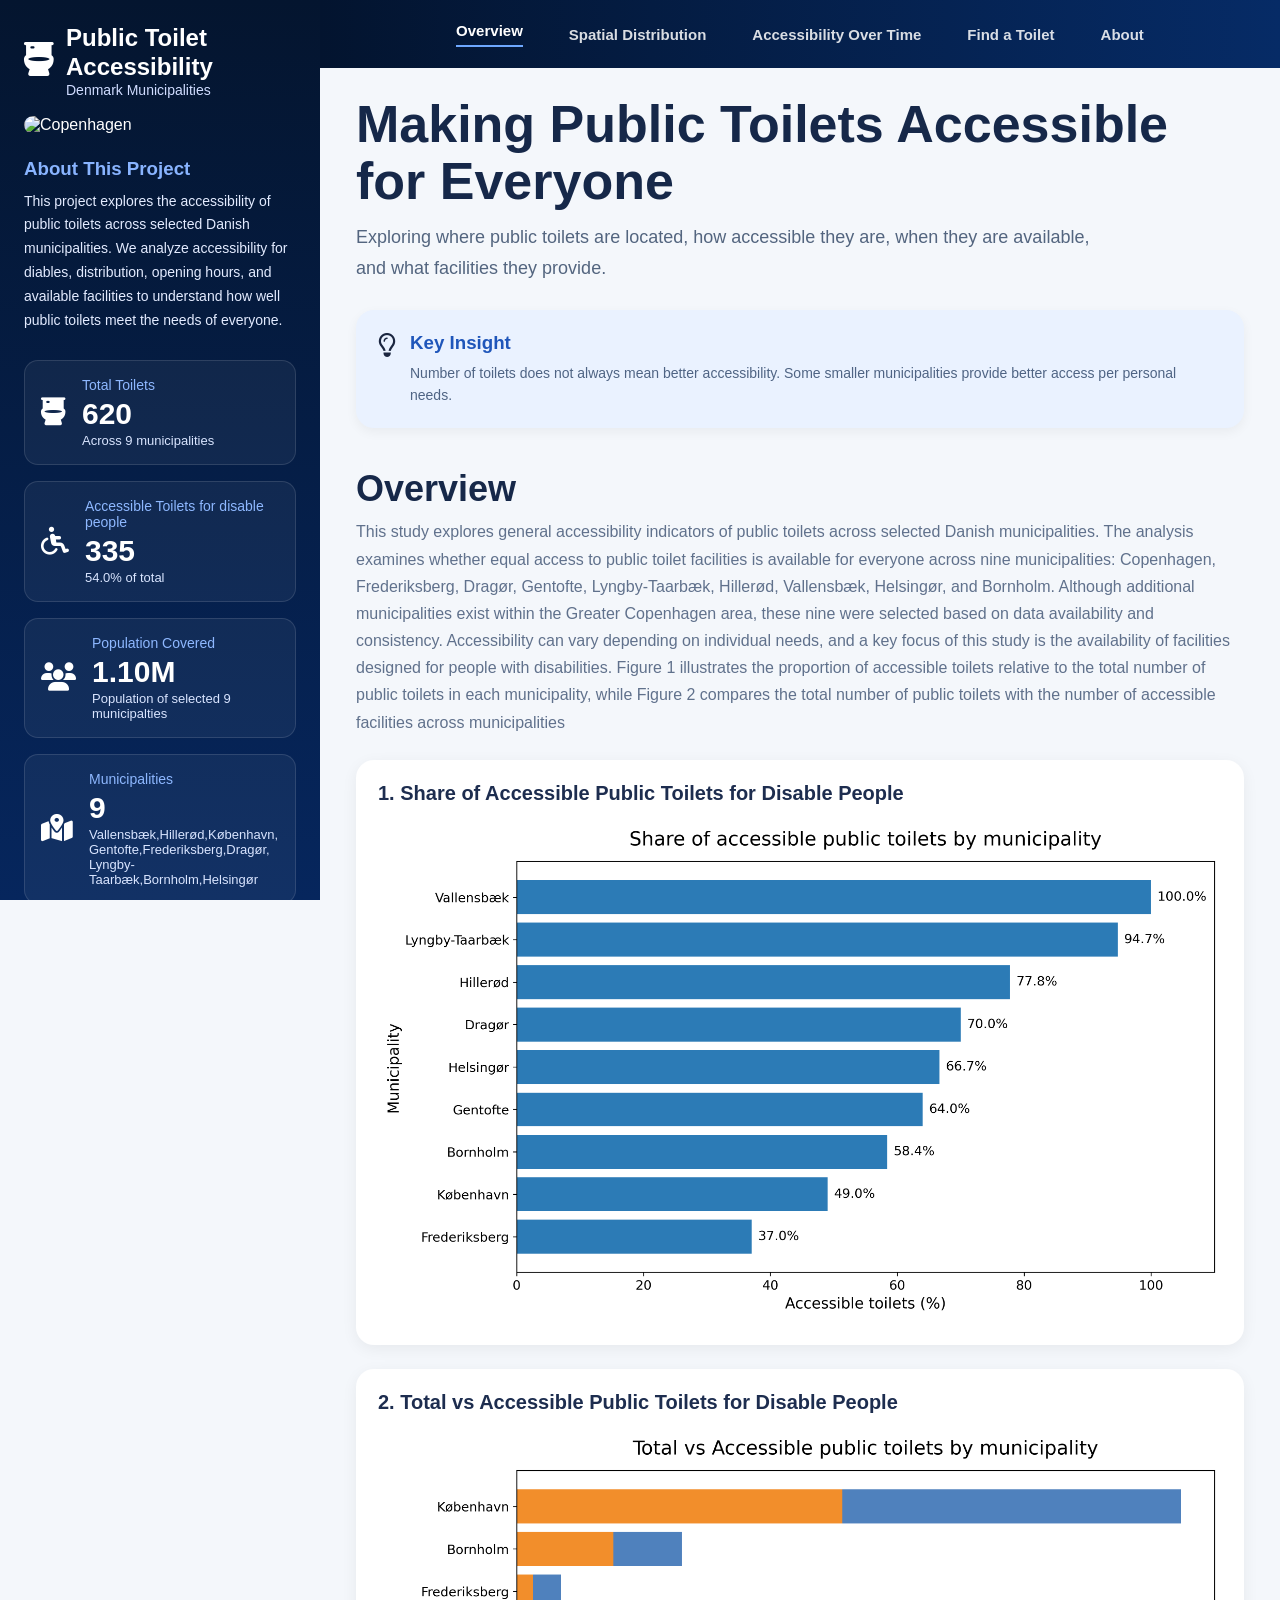
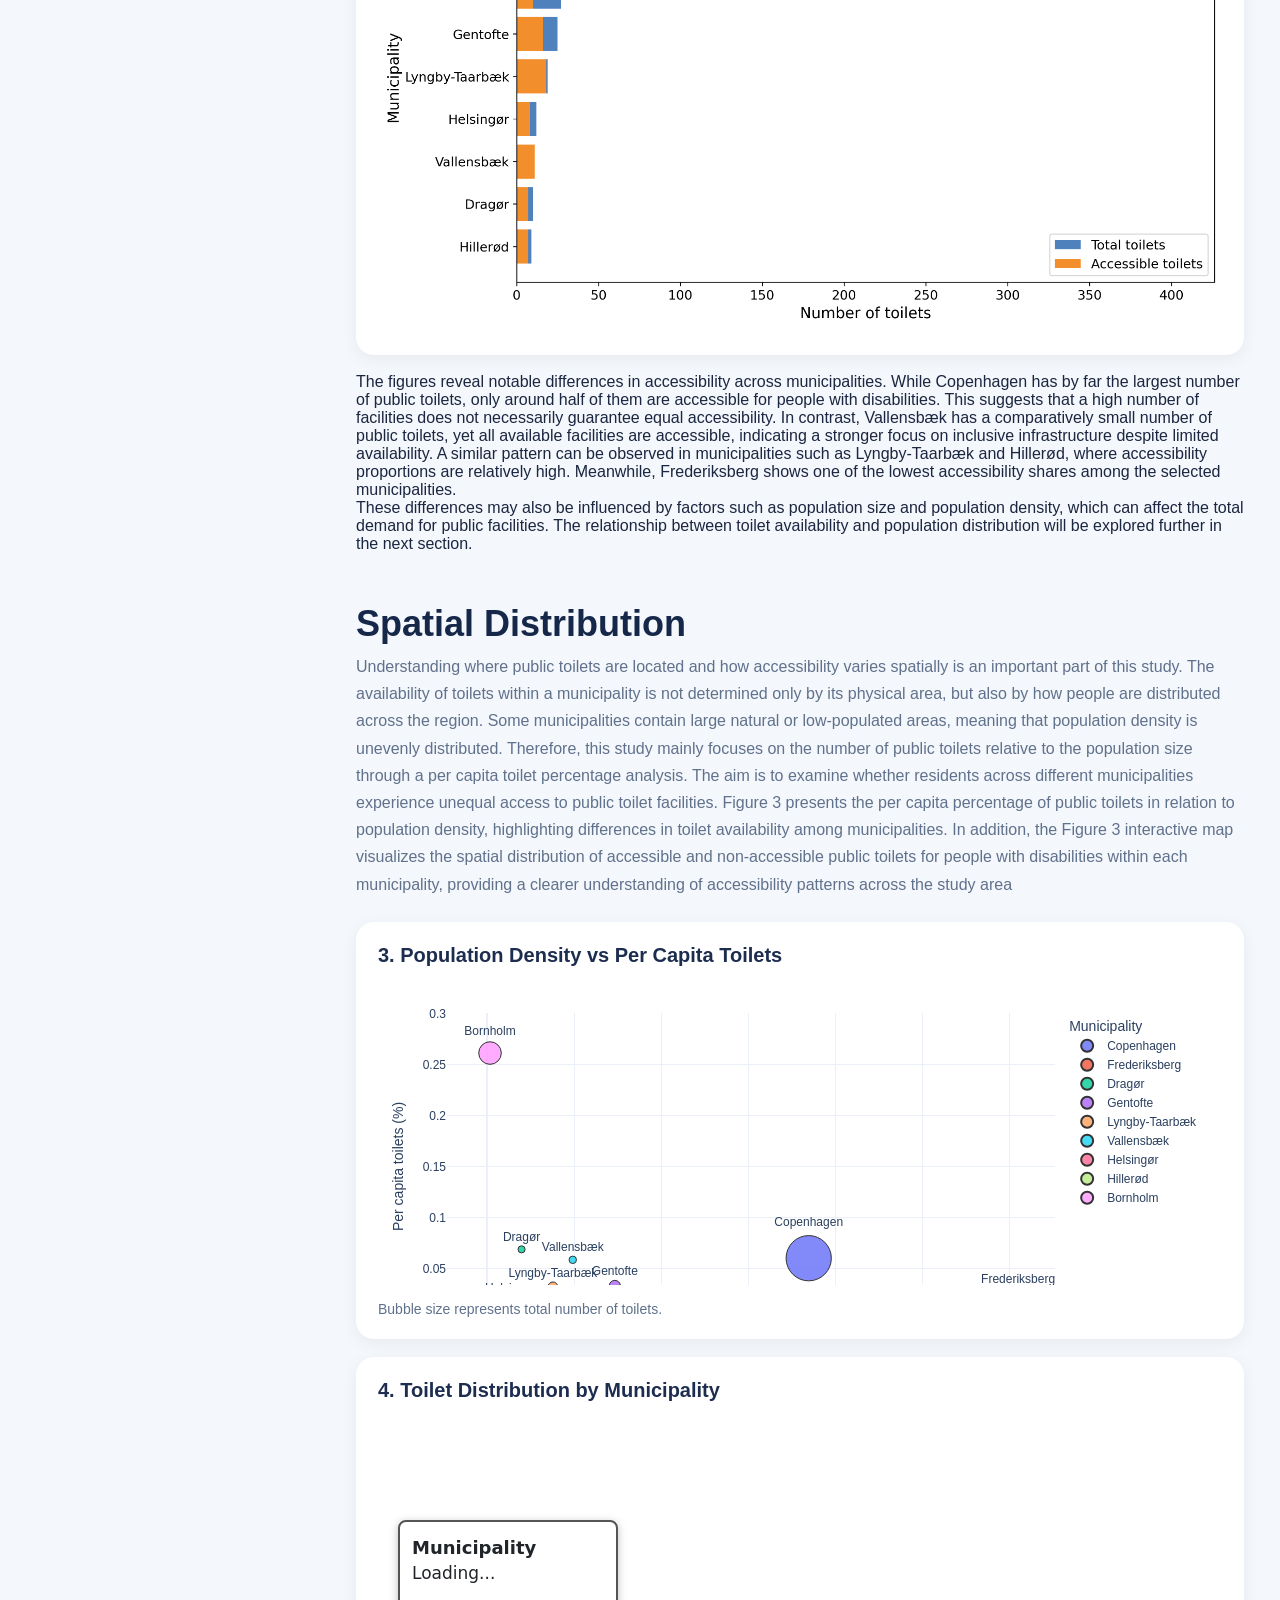
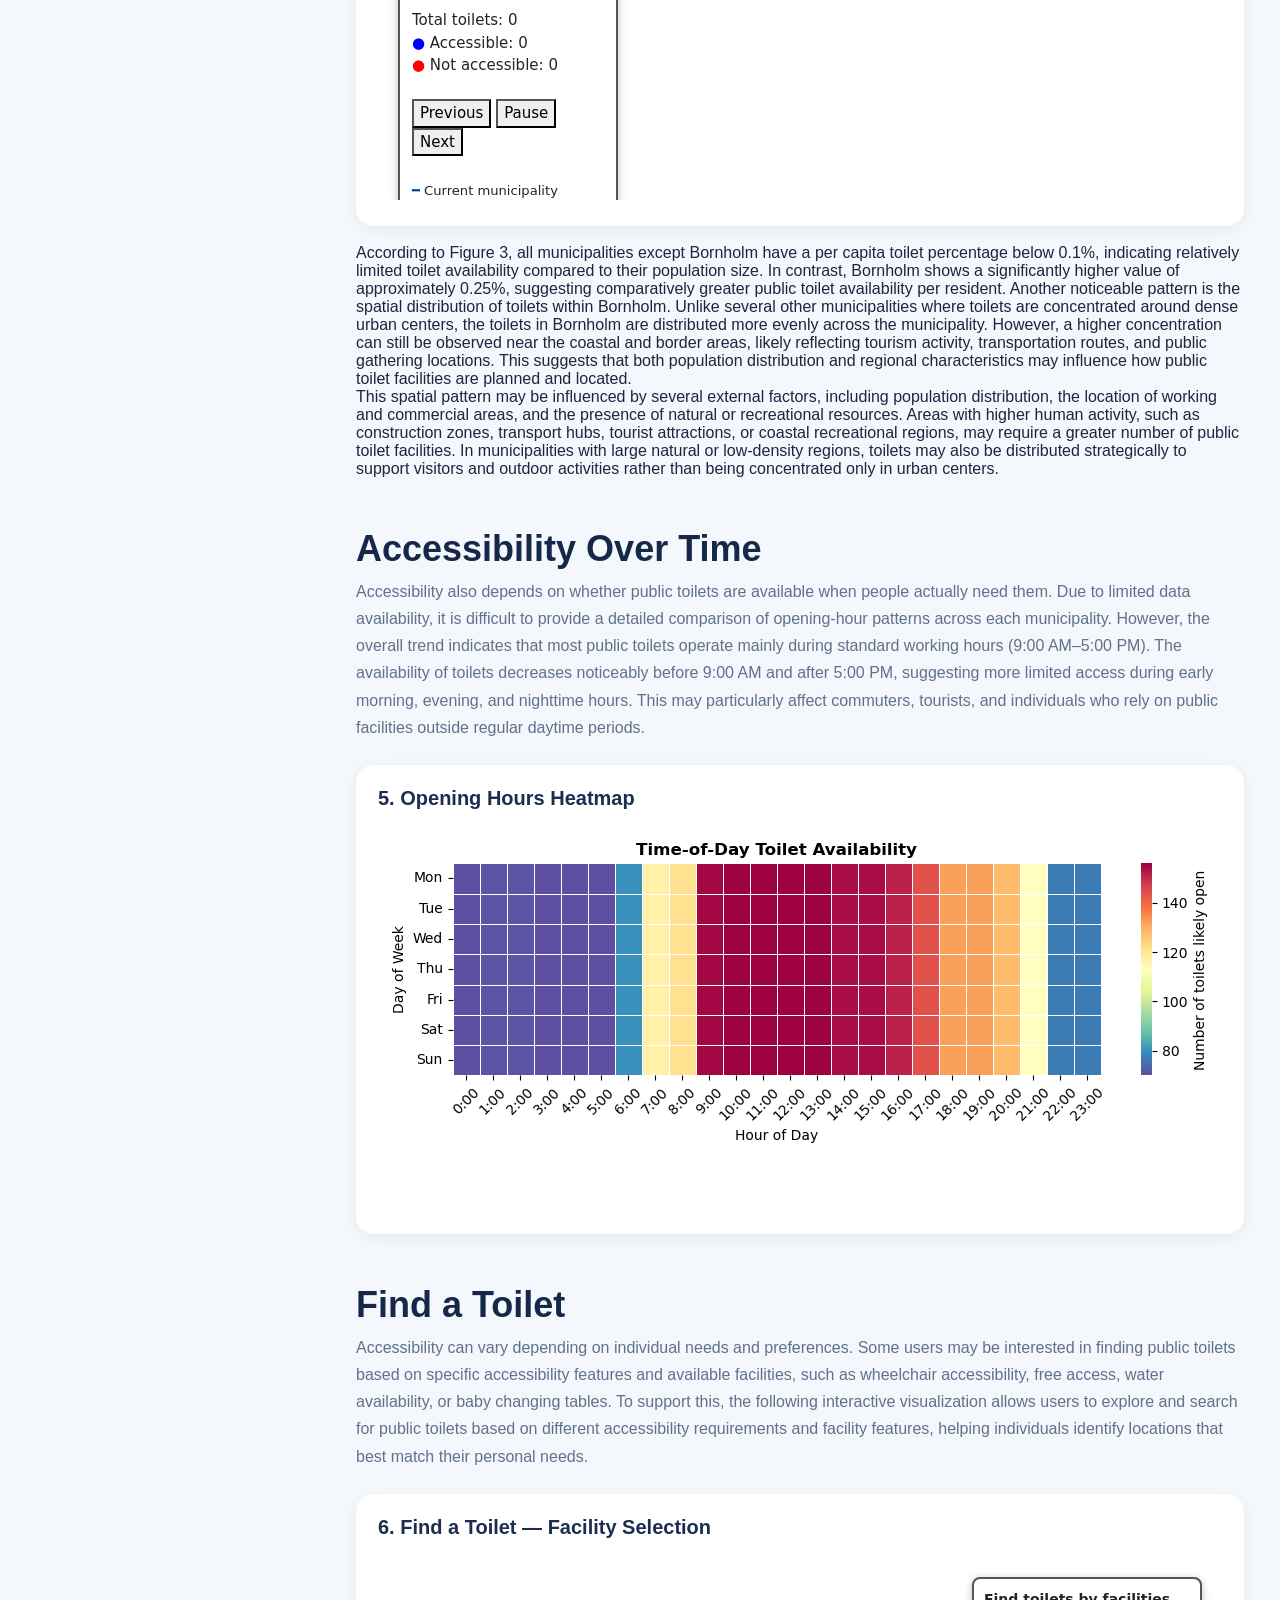
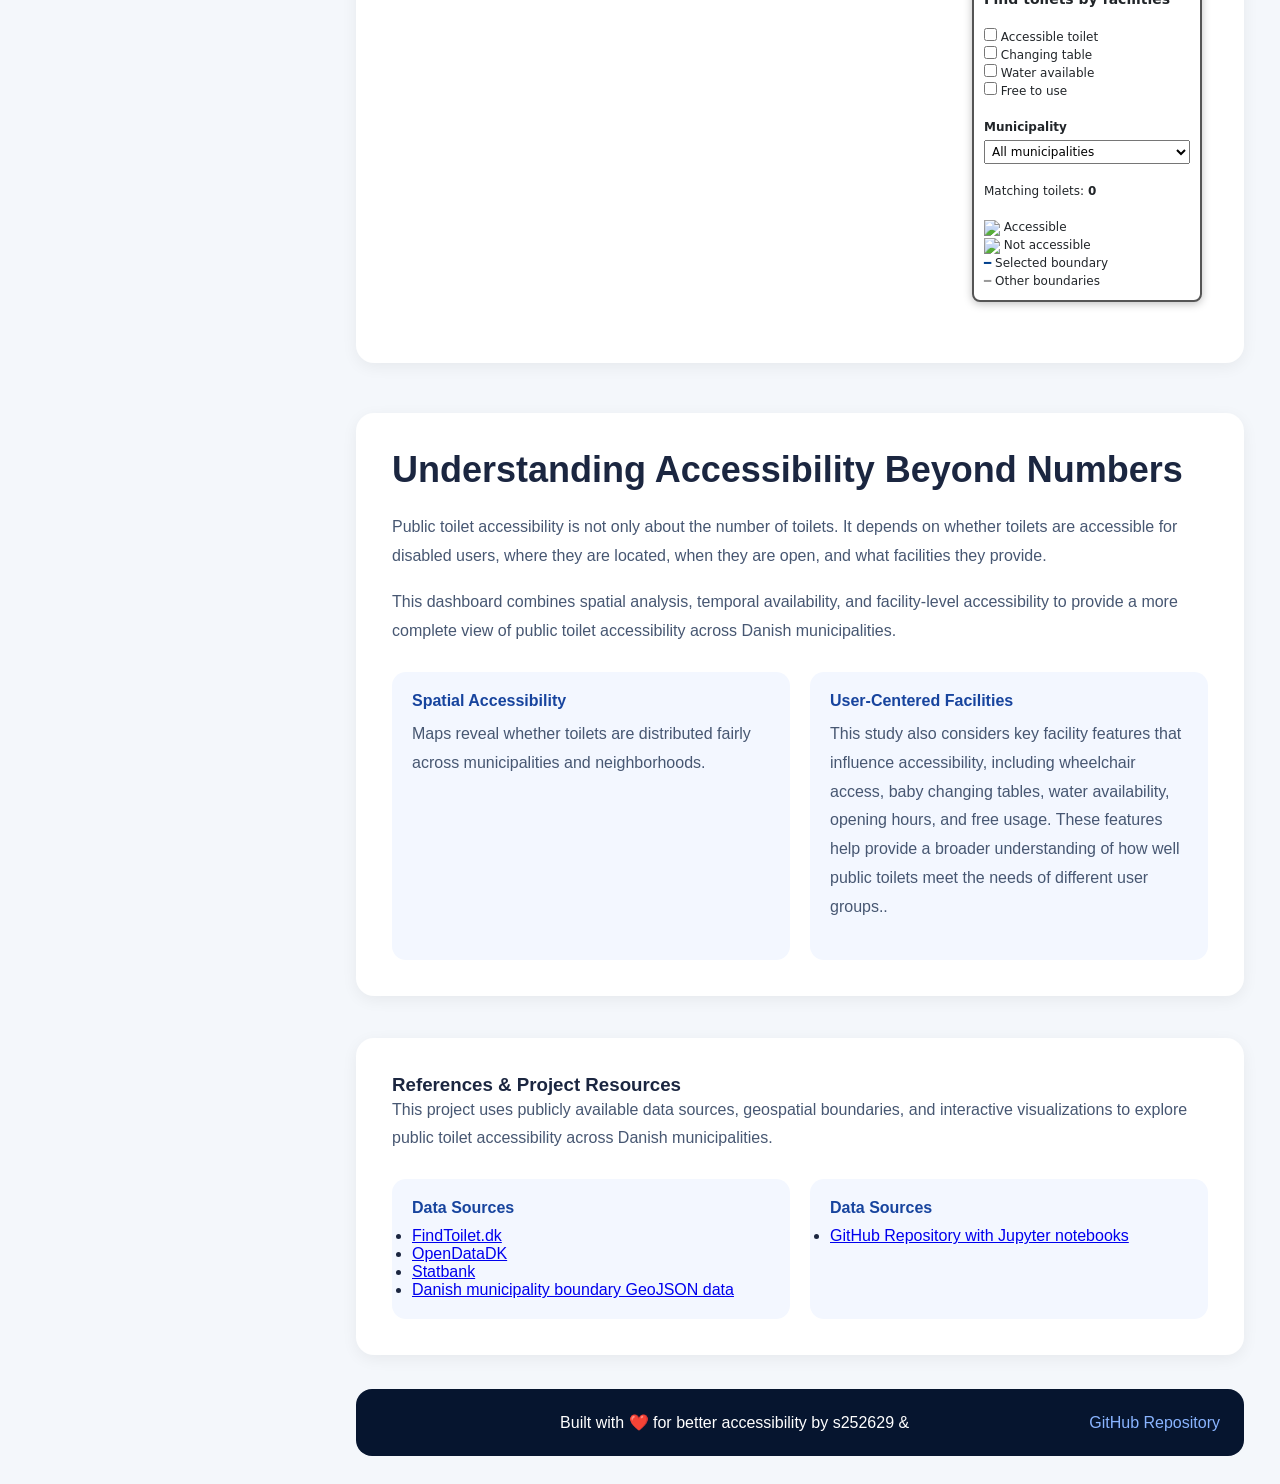
==== index.html @ 7d30197e "Remove theme button from header Removed theme button for light/dark mode toggle." ====
<!DOCTYPE html>
<html lang="en">

<head>

  <meta charset="UTF-8" />

  <meta
    name="viewport"
    content="width=device-width, initial-scale=1.0"
  />

  <title>
    Public Toilet Accessibility Dashboard
  </title>

  <link rel="stylesheet" href="style.css" />

  <link
    rel="stylesheet"
    href="https://cdnjs.cloudflare.com/ajax/libs/font-awesome/6.5.1/css/all.min.css"
  />

</head>

<body>

  <!-- ================= SIDEBAR ================= -->

  <aside class="sidebar">

    <div class="brand">

      <div class="brand-icon">
        <i class="fa-solid fa-toilet"></i>
      </div>

      <div>

        <h1>Public Toilet Accessibility</h1>

        <p>Denmark Municipalities</p>

      </div>

    </div>

    <img
      src="https://images.unsplash.com/photo-1513622470522-26c3c8a854bc?q=80&w=1200&auto=format&fit=crop"
      alt="Copenhagen"
      class="sidebar-image"
    />

        
    <!-- ABOUT -->

    <div class="about-box">

      <h3>About This Project</h3>

      <p>
        This project explores the accessibility of public toilets across selected
        Danish municipalities. We analyze accessibility for diables, distribution,
        opening hours, and available facilities to understand how well
        public toilets meet the needs of everyone.
      </p>

    </div>

    <!-- STATS -->

    <div class="stat-card">

      <div class="stat-icon">
        <i class="fa-solid fa-toilet"></i>
      </div>

      <div>

        <span>Total Toilets</span>

        <strong>620</strong>

        <p>Across 9 municipalities</p>

      </div>

    </div>

    <div class="stat-card">

      <div class="stat-icon">
        <i class="fa-solid fa-wheelchair"></i>
      </div>

      <div>

        <span>Accessible Toilets for disable people</span>

        <strong>335</strong>

        <p>54.0% of total</p>

      </div>

    </div>

    <div class="stat-card">

      <div class="stat-icon">
        <i class="fa-solid fa-users"></i>
      </div>

      <div>

        <span>Population Covered</span>

        <strong>1.10M</strong>

        <p>Population of selected 9 municipalties</p>

      </div>

    </div>

    <div class="stat-card">

      <div class="stat-icon">
        <i class="fa-solid fa-map-location-dot"></i>
      </div>

      <div>

        <span>Municipalities</span>

        <strong>9</strong>

        <p>Vallensbæk,Hillerød,København,
          Gentofte,Frederiksberg,Dragør,
          Lyngby-Taarbæk,Bornholm,Helsingør</p>

      </div>

    </div>

    <div class="update-note">
      © Data updated: May 2025
    </div>

  </aside>

  <!-- ================= MAIN ================= -->

  <main class="main">

    <!-- ================= NAVBAR ================= -->

    <header class="top-header">

      <nav class="top-nav">

        <a href="#overview-section" class="nav-active">
          Overview
        </a>

        <a href="#spatial-section">
          Spatial Distribution
        </a>

        <a href="#time-section">
          Accessibility Over Time
        </a>

        <a href="#find-section">
          Find a Toilet
        </a>

        <a href="#about">
          About
        </a>

      </nav>

      
    </header>

    <!-- ================= CONTENT ================= -->

    <div class="content-wrapper">

      <!-- HERO -->

      <section class="hero-banner">

        <div class="hero-left">

          <h1>
            Making Public Toilets Accessible for Everyone
          </h1>

          <p>
            Exploring where public toilets are located,
            how accessible they are,
            when they are available,
            and what facilities they provide.
          </p>

        </div>

        <!-- INSIGHT CARD -->

        <div class="insight-card">

          <div class="insight-icon">
            <i class="fa-regular fa-lightbulb"></i>
          </div>

          <div>

            <h3>Key Insight</h3>

            <p>
              Number of toilets does not always mean
              better accessibility. Some smaller municipalities
              provide better access per personal needs.
            </p>

          </div>

        </div>

      </section>

      <!-- ================= OVERVIEW ================= -->

      <section
        id="overview-section"
        class="section-block"
      >

        <div class="section-heading">

          <h2>Overview</h2>

          <p>
            This study explores general accessibility indicators of public toilets across selected Danish municipalities. The analysis examines whether equal access to public toilet facilities is available for everyone across nine municipalities: Copenhagen, Frederiksberg, Dragør, Gentofte, Lyngby-Taarbæk, Hillerød, Vallensbæk, Helsingør, and Bornholm.

Although additional municipalities exist within the Greater Copenhagen area, these nine were selected based on data availability and consistency. Accessibility can vary depending on individual needs, and a key focus of this study is the availability of facilities designed for people with disabilities.

Figure 1 illustrates the proportion of accessible toilets relative to the total number of public toilets in each municipality, while Figure 2 compares the total number of public toilets with the number of accessible facilities across municipalities          
          </p>

        </div>

        <div class="dashboard-grid">

          <!-- FIGURE 1 -->

          <div class="card">

            <h3>
              1. Share of Accessible Public Toilets for Disable People
            </h3>

            <img
              src="accessible_share.png"
              alt="Accessible share"
              class="chart-img"
            />

          </div>

          <!-- FIGURE 2 -->

          <div class="card">

            <h3>
              2. Total vs Accessible Public Toilets for Disable People
            </h3>

            <img
              src="total_vs_accessible.png"
              alt="Total vs accessible"
              class="chart-img"
            />

          </div>

        </div>

          <br>
          <p>
            The figures reveal notable differences in accessibility across municipalities. While Copenhagen has by far the largest number of public toilets, only around half of them are accessible for people with disabilities. This suggests that a high number of facilities does not necessarily guarantee equal accessibility. In contrast, Vallensbæk has a comparatively small number of public toilets, yet all available facilities are accessible, indicating a stronger focus on inclusive infrastructure despite limited availability.

A similar pattern can be observed in municipalities such as Lyngby-Taarbæk and Hillerød, where accessibility proportions are relatively high. Meanwhile, Frederiksberg shows one of the lowest accessibility shares among the selected municipalities.
<br>
These differences may also be influenced by factors such as population size and population density, which can affect the total demand for public facilities. The relationship between toilet availability and population distribution will be explored further in the next section.          </p>

      </section>

<!-- ================= SPATIAL DISTRIBUTION ================= -->

<section
  id="spatial-section"
  class="section-block"
>

  <div class="section-heading">

    <h2>Spatial Distribution</h2>

    <p>
     Understanding where public toilets are located and how accessibility varies spatially is an important part of this study. The availability of toilets within a municipality is not determined only by its physical area, but also by how people are distributed across the region. Some municipalities contain large natural or low-populated areas, meaning that population density is unevenly distributed. Therefore, this study mainly focuses on the number of public toilets relative to the population size through a per capita toilet percentage analysis.

The aim is to examine whether residents across different municipalities experience unequal access to public toilet facilities. Figure 3 presents the per capita percentage of public toilets in relation to population density, highlighting differences in toilet availability among municipalities. In addition, the Figure 3 interactive map visualizes the spatial distribution of accessible and non-accessible public toilets for people with disabilities within each municipality, providing a clearer understanding of accessibility patterns across the study area
    </p>

  </div>

  <!-- FIGURE 3 -->

  <div class="card spatial-card">

    <h3>
      3. Population Density vs Per Capita Toilets
    </h3>

  <iframe
    src="scatter_plot.html"
    class="plot-frame scatter-frame"
  ></iframe>

    <p class="caption">
      Bubble size represents total number of toilets.
    </p>

  </div>
  <br>
  <!-- FIGURE 4 -->

  <div class="card spatial-card">

    <h3>
      4. Toilet Distribution by Municipality
    </h3>

    <iframe
      src="toilet_distribution_map.html"
      class="plot-frame map-frame"
    ></iframe>

  </div>
  <br>
  <p>According to Figure 3, all municipalities except Bornholm have a per capita toilet percentage below 0.1%, indicating relatively limited toilet availability compared to their population size. In contrast, Bornholm shows a significantly higher value of approximately 0.25%, suggesting comparatively greater public toilet availability per resident.

Another noticeable pattern is the spatial distribution of toilets within Bornholm. Unlike several other municipalities where toilets are concentrated around dense urban centers, the toilets in Bornholm are distributed more evenly across the municipality. However, a higher concentration can still be observed near the coastal and border areas, likely reflecting tourism activity, transportation routes, and public gathering locations. This suggests that both population distribution and regional characteristics may influence how public toilet facilities are planned and located.
  <br> 
  This spatial pattern may be influenced by several external factors, including population distribution, the location of working and commercial areas, and the presence of natural or recreational resources. Areas with higher human activity, such as construction zones, transport hubs, tourist attractions, or coastal recreational regions, may require a greater number of public toilet facilities. In municipalities with large natural or low-density regions, toilets may also be distributed strategically to support visitors and outdoor activities rather than being concentrated only in urban centers. </p>

</section>
      <!-- ================= ACCESSIBILITY OVER TIME ================= -->

      <section
        id="time-section"
        class="section-block"
      >

        <div class="section-heading">

          <h2>Accessibility Over Time</h2>

          <p>
            Accessibility also depends on whether public toilets are available when people actually need them. Due to limited data availability, it is difficult to provide a detailed comparison of opening-hour patterns across each municipality. However, the overall trend indicates that most public toilets operate mainly during standard working hours (9:00 AM–5:00 PM). The availability of toilets decreases noticeably before 9:00 AM and after 5:00 PM, suggesting more limited access during early morning, evening, and nighttime hours. This may particularly affect commuters, tourists, and individuals who rely on public facilities outside regular daytime periods.
          </p>

        </div>

        <div class="single-grid">

          <div class="card">

            <h3>
              5. Opening Hours Heatmap
            </h3>

            <iframe
              src="opening hours heatmap.png"
              class="plot-frame"
            ></iframe>

          </div>

        </div>

      </section>

      <!-- ================= FIND A TOILET ================= -->

      <section
        id="find-section"
        class="section-block"
      >

        <div class="section-heading">

          <h2>Find a Toilet</h2>

          <p>
            Accessibility can vary depending on individual needs and preferences. Some users may be interested in finding public toilets based on specific accessibility features and available facilities, such as wheelchair accessibility, free access, water availability, or baby changing tables. To support this, the following interactive visualization allows users to explore and search for public toilets based on different accessibility requirements and facility features, helping individuals identify locations that best match their personal needs.
          </p>

        </div>

        <div class="single-grid">

          <div class="card">

            <h3>
              6. Find a Toilet — Facility Selection
            </h3>

            <iframe
              src="facility_filter_map.html"
              class="plot-frame map-frame"
            ></iframe>

          </div>

        </div>

      </section>

      <!-- ================= ABOUT SECTION ================= -->

      <section
        class="story-section"
        id="about"
      >

        <h2>
          Understanding Accessibility Beyond Numbers
        </h2>

        <p>
          Public toilet accessibility is not only about the number of toilets.
          It depends on whether toilets are accessible for disabled users,
          where they are located,
          when they are open,
          and what facilities they provide.
        </p>

        <p>
          This dashboard combines spatial analysis,
          temporal availability,
          and facility-level accessibility
          to provide a more complete view
          of public toilet accessibility across Danish municipalities.
        </p>

        <div class="story-cards">

          <div>

            <h4>Spatial Accessibility</h4>

            <p>
              Maps reveal whether toilets are distributed fairly across
              municipalities and neighborhoods.
            </p>

          </div>

          <div>

            <h4>User-Centered Facilities</h4>

            <p>
              This study also considers key facility features that influence accessibility, including wheelchair access, baby changing tables, water availability, opening hours, and free usage. These features help provide a broader understanding of how well public toilets meet the needs of different user groups..
            </p>

          </div>

        </div>

      </section>
      
      <!-- ================= REFERENCES ================= -->

<section
  id="references-section"
  class="story-section"
>

  <h3>References & Project Resources</h3>

  <p>
    This project uses publicly available data sources,
    geospatial boundaries, and interactive visualizations
    to explore public toilet accessibility across Danish municipalities.
  </p>

  <div class="story-cards">

    <div>

      <h4>Data Sources</h4>

      <ul>

        <li>
          <a href="https://findtoilet.dk/"
             target="_blank">
             FindToilet.dk
          </a>
        </li>

        <li>
          <a href="https://www.opendata.dk/"
             target="_blank">
             OpenDataDK
          </a>
        </li>

        <li>
          <a href="https://www.statbank.dk/BY3"
             target="_blank">
             Statbank
          </a>
        </li>
        
        <li>
          <a href="https://raw.githubusercontent.com/magnuslarsen/geoJSON-Danish-municipalities/master/municipalities/municipalities.geojson"
             target="_blank">
          Danish municipality boundary GeoJSON data
          </a>
        </li>

      </ul>

    </div>

    <div>

      <h4>Data Sources</h4>

      <ul>

        <li>
          <a href="https://github.com/Pavithra-Git523/Group_55_SDA.github.io"
             target="_blank">
            GitHub Repository with Jupyter notebooks 
           </a>
        </li>

      </ul>

    </div>

  </div>

</section>

      <!-- ================= FOOTER ================= -->

      <footer class="footer">

        <div>
                 
        </div>
        <div>
          Built with ❤️ for better accessibility by s252629 & 
        </div>

        <div>
          <a href="#">GitHub Repository</a>
        </div>

      </footer>

    </div>

  </main>

</body>

</html>
---- style.css ----
/* =========================
   GLOBAL
========================= */

* {

    margin: 0;

    padding: 0;

    box-sizing: border-box;
}

html {

    scroll-behavior: smooth;
}

body {

    font-family: "Segoe UI", Arial, sans-serif;

    background: #f4f7fb;

    color: #1b2640;

    display: grid;

    grid-template-columns: 320px 1fr;

    min-height: 100vh;
}


/* =========================
   SIDEBAR
========================= */

.sidebar {

    width: 320px;

    min-height: 100vh;

    background: linear-gradient(
        180deg,
        #04152f 0%,
        #06265d 100%
    );

    color: white;

    padding: 24px;

    position: sticky;

    top: 0;

    height: 100vh;

    overflow-y: auto;
}


/* =========================
   BRAND
========================= */

.brand {

    display: flex;

    align-items: center;

    gap: 12px;

    margin-bottom: 18px;
}

.brand-icon {

    font-size: 34px;
}

.brand h1 {

    font-size: 24px;

    line-height: 1.2;
}

.brand p {

    color: #d0dcff;

    font-size: 14px;
}


/* =========================
   SIDEBAR IMAGE
========================= */

.sidebar-image {

    width: 100%;

    border-radius: 14px;

    margin-bottom: 24px;

    object-fit: cover;
}


/* =========================
   ABOUT BOX
========================= */

.about-box {

    margin-bottom: 28px;
}

.about-box h3 {

    margin-bottom: 10px;

    color: #89b4ff;
}

.about-box p {

    line-height: 1.7;

    font-size: 14px;

    color: #e3ebff;
}


/* =========================
   STAT CARDS
========================= */

.stat-card {

    display: flex;

    align-items: center;

    gap: 16px;

    background: rgba(255,255,255,0.05);

    border: 1px solid rgba(255,255,255,0.12);

    border-radius: 14px;

    padding: 16px;

    margin-bottom: 16px;
}

.stat-icon {

    font-size: 28px;
}

.stat-card span {

    display: block;

    color: #8eb8ff;

    font-size: 14px;
}

.stat-card strong {

    display: block;

    font-size: 30px;

    margin-top: 4px;
}

.stat-card p {

    font-size: 13px;

    color: #d9e5ff;

    margin-top: 2px;
}

.update-note {

    margin-top: 24px;

    font-size: 13px;

    color: #c8d6ff;
}


/* =========================
   MAIN
========================= */

.main {

    width: 100%;

    overflow-x: hidden;
}


/* =========================
   TOP NAVBAR
========================= */

.top-header {

    background: linear-gradient(
        90deg,
        #03142f,
        #062b66
    );

    height: 68px;

    display: flex;

    justify-content: center;

    align-items: center;

    position: sticky;

    top: 0;

    z-index: 999;
}

.top-nav {

    display: flex;

    gap: 46px;

    align-items: center;
}

.top-nav a {

    color: white;

    text-decoration: none;

    font-size: 15px;

    font-weight: 600;

    opacity: 0.85;

    transition: 0.2s;
}

.top-nav a:hover {

    opacity: 1;
}

.nav-active {

    border-bottom: 2px solid #6ea8ff;

    padding-bottom: 6px;

    opacity: 1 !important;
}

.theme-btn {

    position: absolute;

    right: 26px;

    color: white;

    font-size: 22px;

    cursor: pointer;
}


/* =========================
   CONTENT
========================= */

.content-wrapper {

    padding: 28px 36px;
}


/* =========================
   HERO
========================= */

.hero-banner {

    display: flex;

    justify-content: space-between;

    align-items: flex-start;

    gap: 26px;

    margin-bottom: 40px;
}

.hero-left {

    flex: 1;
}

.hero-left h1 {

    font-size: 52px;

    color: #162849;

    margin-bottom: 12px;

    line-height: 1.1;
}

.hero-left p {

    color: #53657f;

    font-size: 18px;

    line-height: 1.7;

    max-width: 760px;
}


/* =========================
   INSIGHT CARD
========================= */

.insight-card {

    width: 360px;

    background: #eaf2ff;

    border-radius: 18px;

    padding: 22px;

    display: flex;

    gap: 14px;

    align-items: flex-start;

    box-shadow: 0 4px 12px rgba(0,0,0,0.05);
}

.insight-icon {

    font-size: 24px;
}

.insight-card h3 {

    color: #1f56ba;

    margin-bottom: 8px;
}

.insight-card p {

    color: #4f6484;

    line-height: 1.6;

    font-size: 14px;
}


/* =========================
   SECTION HEADINGS
========================= */

.section-block {

    margin-bottom: 50px;
}

.section-heading {

    margin-bottom: 24px;
}

.section-heading h2 {

    font-size: 36px;

    color: #162849;

    margin-bottom: 8px;
}

.section-heading p {

    color: #60718c;

    font-size: 16px;

    line-height: 1.7;
}


/* =========================
   GRID LAYOUTS
========================= */

.dashboard-grid {

    display: grid;

    grid-template-columns: 1fr 1fr;

    gap: 24px;
}

.single-grid {

    display: grid;

    grid-template-columns: 1fr;
}

/* =========================
   CARDS
========================= */

.card {

    background: white;

    border-radius: 18px;

    padding: 22px;

    box-shadow: 0 4px 16px rgba(0,0,0,0.06);
}

.card h3 {

    margin-bottom: 18px;

    font-size: 20px;

    color: #1d2d4f;
}


/* =========================
   IMAGES
========================= */

.chart-img {

    width: 100%;

    border-radius: 12px;
}


/* =========================
   IFRAMES
========================= */

.plot-frame {

    width: 100%;

    height: 380px;

    border: none;

    border-radius: 14px;

    background: white;
      
    overflow: hidden;
}

/* =========================
   SCATTER PLOT
========================= */
.scatter-frame {

    height: 300px;
}

.caption {

    margin-top: 12px;

    color: #60718c;

    font-size: 14px;
}


/* =========================
   STORY SECTION
========================= */

.story-section {

    margin-top: 42px;

    background: white;

    border-radius: 18px;

    padding: 36px;

    box-shadow: 0 4px 16px rgba(0,0,0,0.06);
}

.story-section h2 {

    margin-bottom: 22px;

    font-size: 36px;
}

.story-section p {

    line-height: 1.8;

    color: #475772;

    margin-bottom: 18px;
}


/* =========================
   STORY CARDS
========================= */

.story-cards {

    display: grid;

    grid-template-columns: 1fr 1fr;

    gap: 20px;

    margin-top: 26px;
}

.story-cards div {

    background: #f3f7ff;

    border-radius: 14px;

    padding: 20px;
}

.story-cards h4 {

    margin-bottom: 10px;

    color: #17449e;
}


/* =========================
   FOOTER
========================= */

.footer {

    margin-top: 34px;

    background: #06152f;

    color: white;

    border-radius: 16px;

    padding: 24px;

    display: flex;

    justify-content: space-between;

    align-items: center;

    flex-wrap: wrap;

    gap: 12px;
}

.footer a {

    color: #89b4ff;

    text-decoration: none;
}

.footer a:hover {

    text-decoration: underline;
}


/* =========================
   RESPONSIVE
========================= */

@media (max-width: 1300px) {

    .dashboard-grid {

        grid-template-columns: 1fr;
    }

    .hero-banner {

        flex-direction: column;
    }

    .insight-card {

        width: 100%;
    }
}

@media (max-width: 980px) {

    body {

        grid-template-columns: 1fr;
    }

    .sidebar {

        position: relative;

        width: 100%;

        height: auto;

        min-height: auto;
    }

    .top-nav {

        gap: 20px;

        flex-wrap: wrap;

        justify-content: center;
    }

    .content-wrapper {

        padding: 22px;
    }

    .story-cards {

        grid-template-columns: 1fr;
    }

    .footer {

        flex-direction: column;

        text-align: center;
    }
}
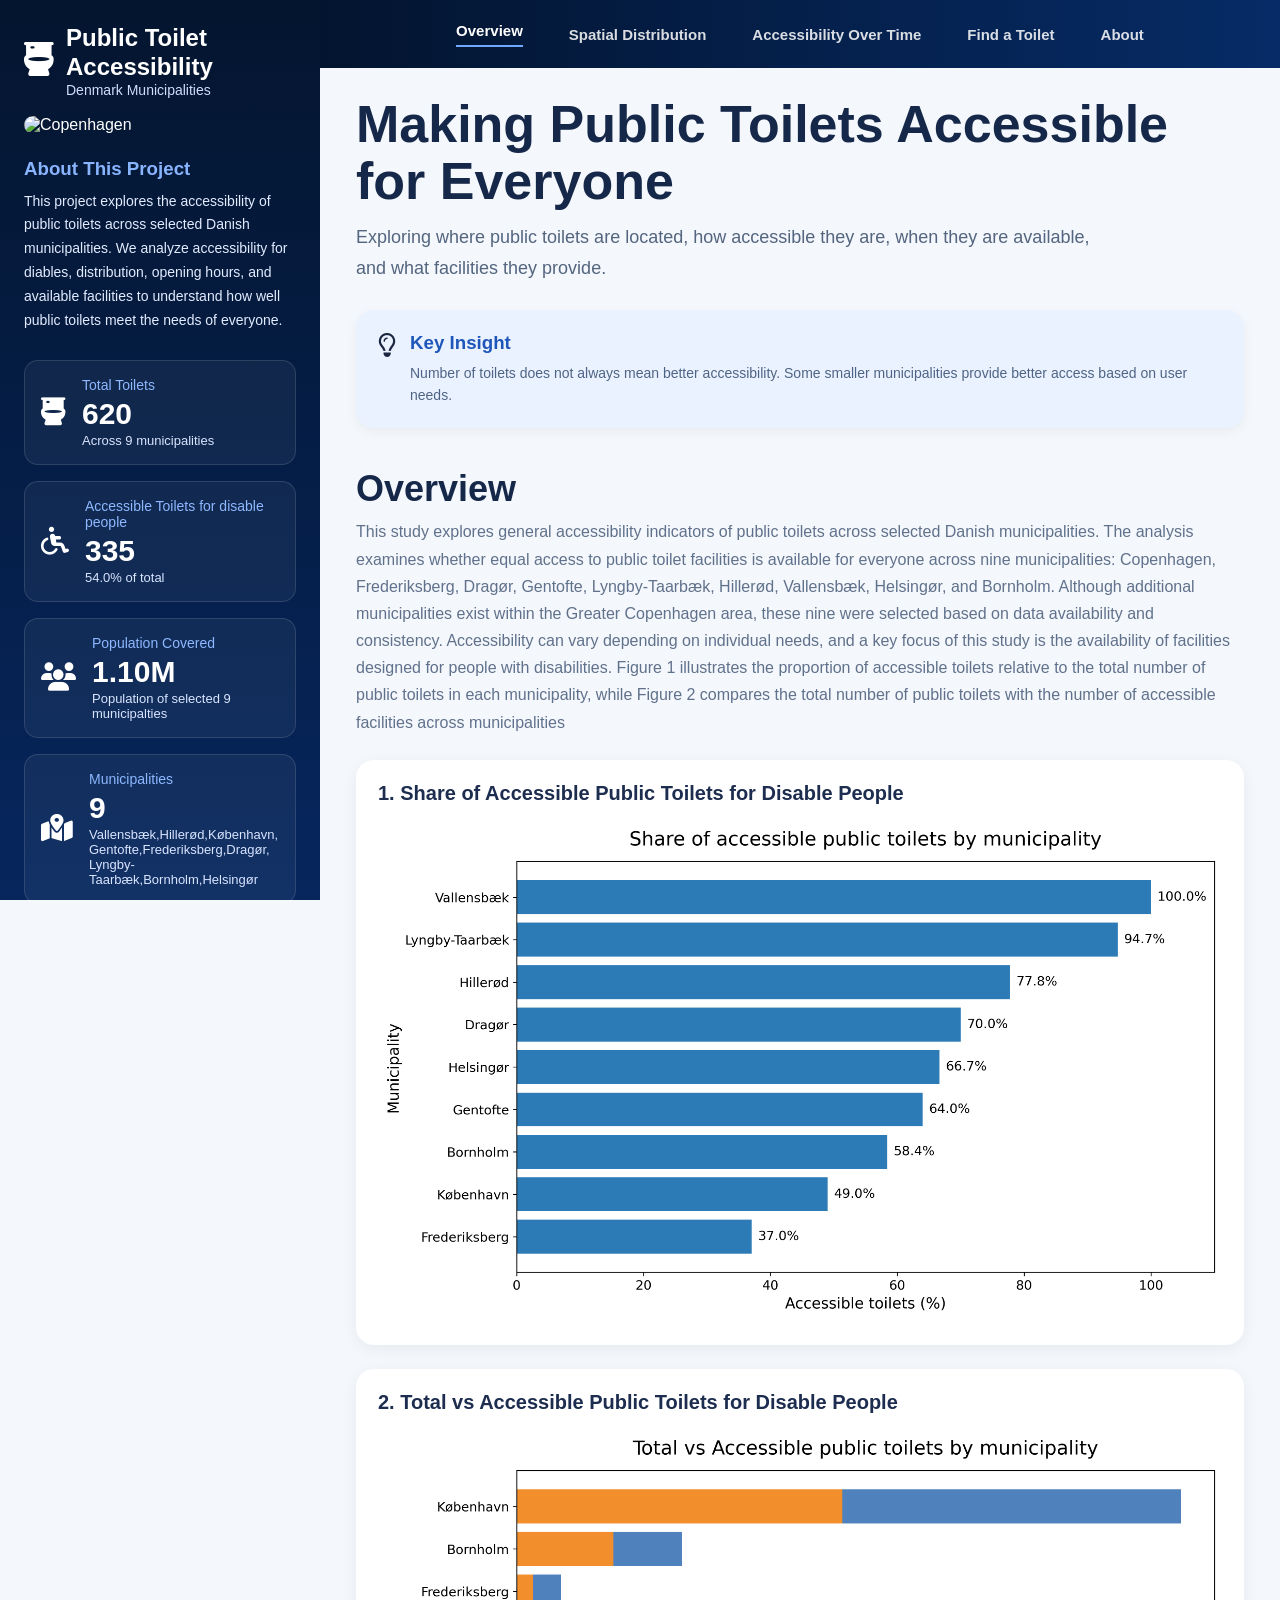
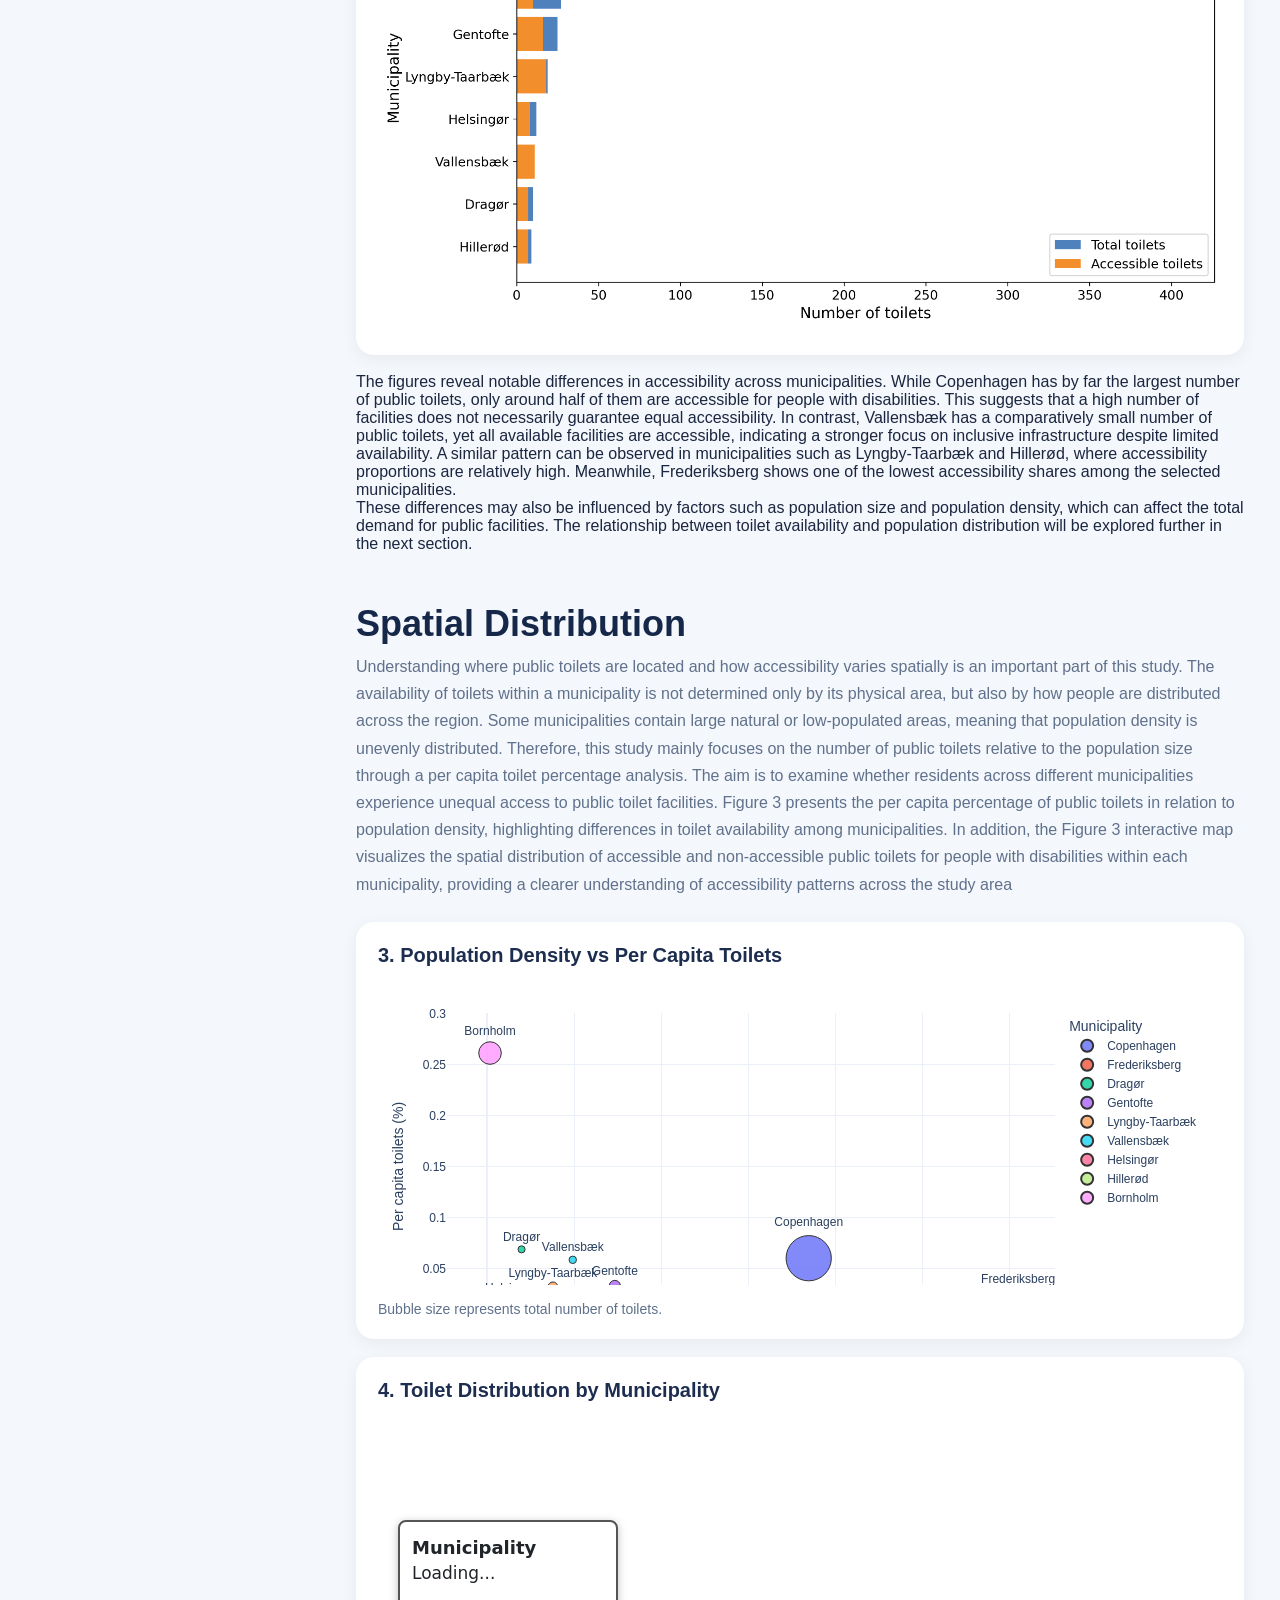
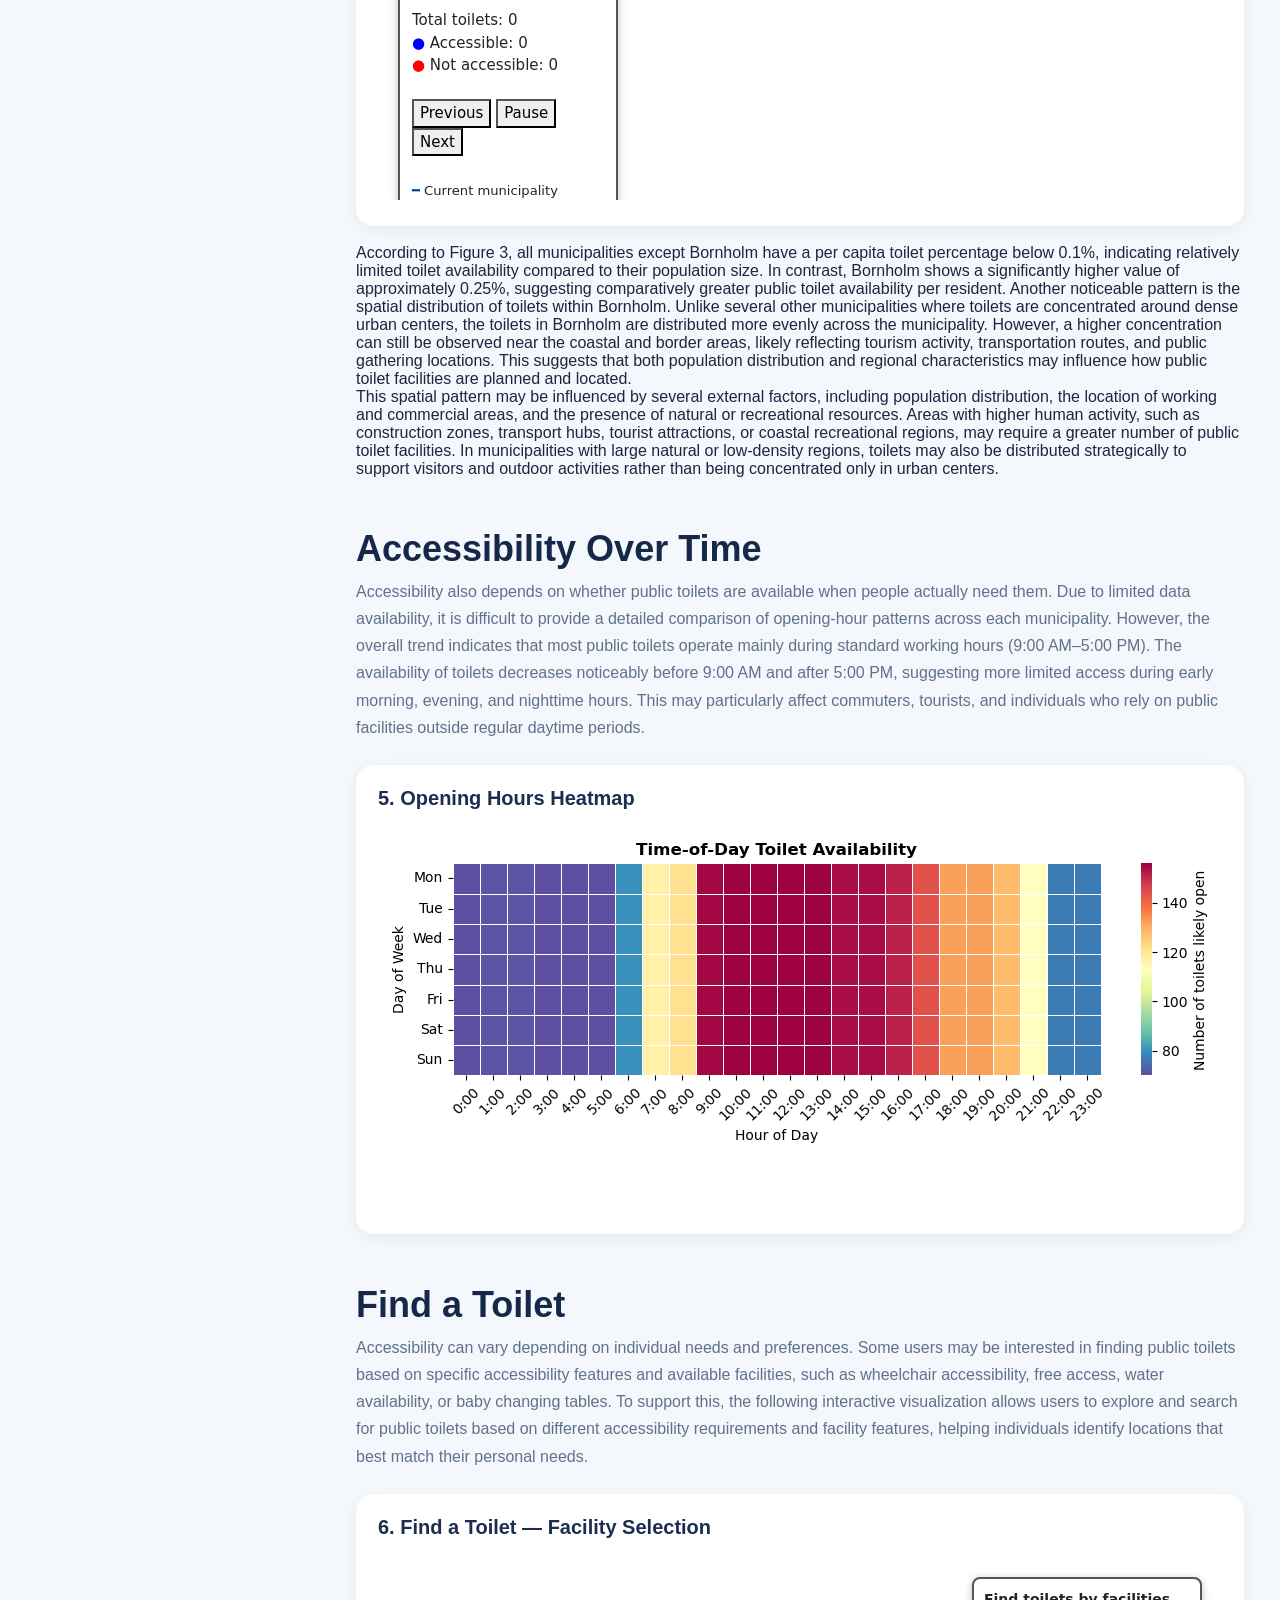
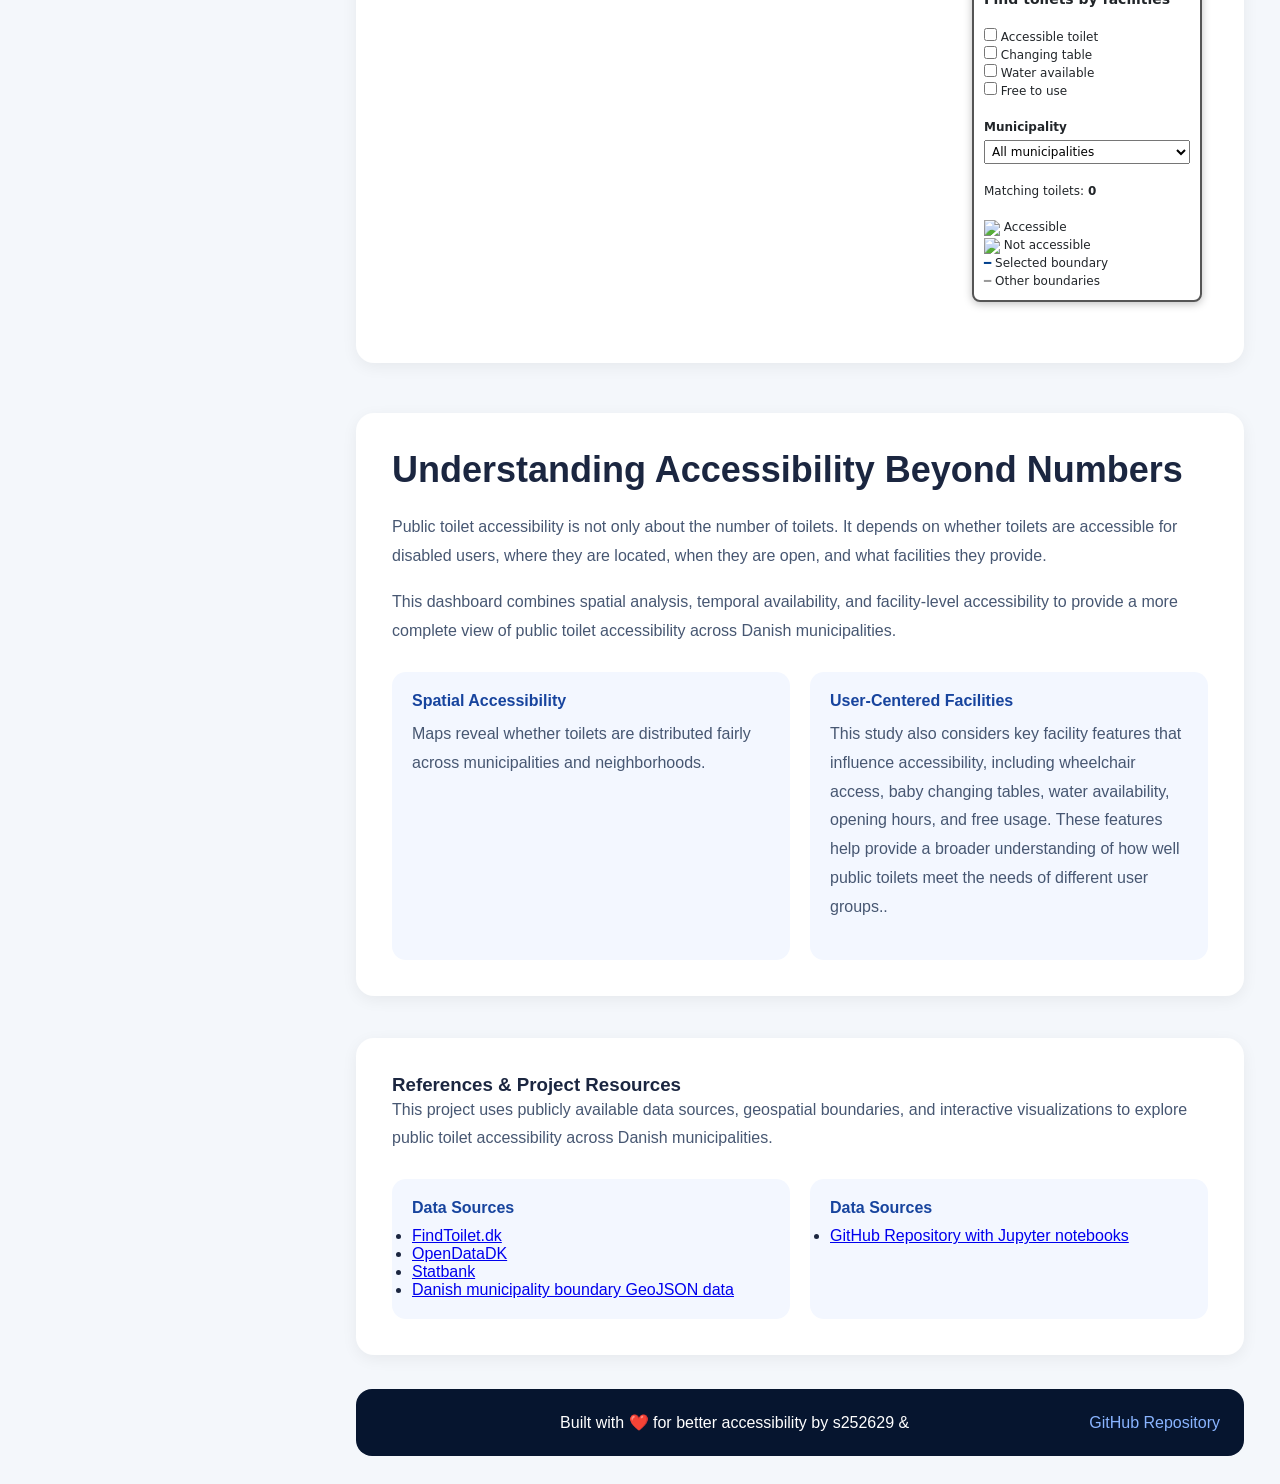
==== commit 64753b0b: "Update text for clarity on accessibility needs" ====
--- a/index.html
+++ b/index.html
@@ -222,7 +222,7 @@
             <p>
               Number of toilets does not always mean
               better accessibility. Some smaller municipalities
-              provide better access per personal needs.
+              provide better access based on user needs.
             </p>
 
           </div>
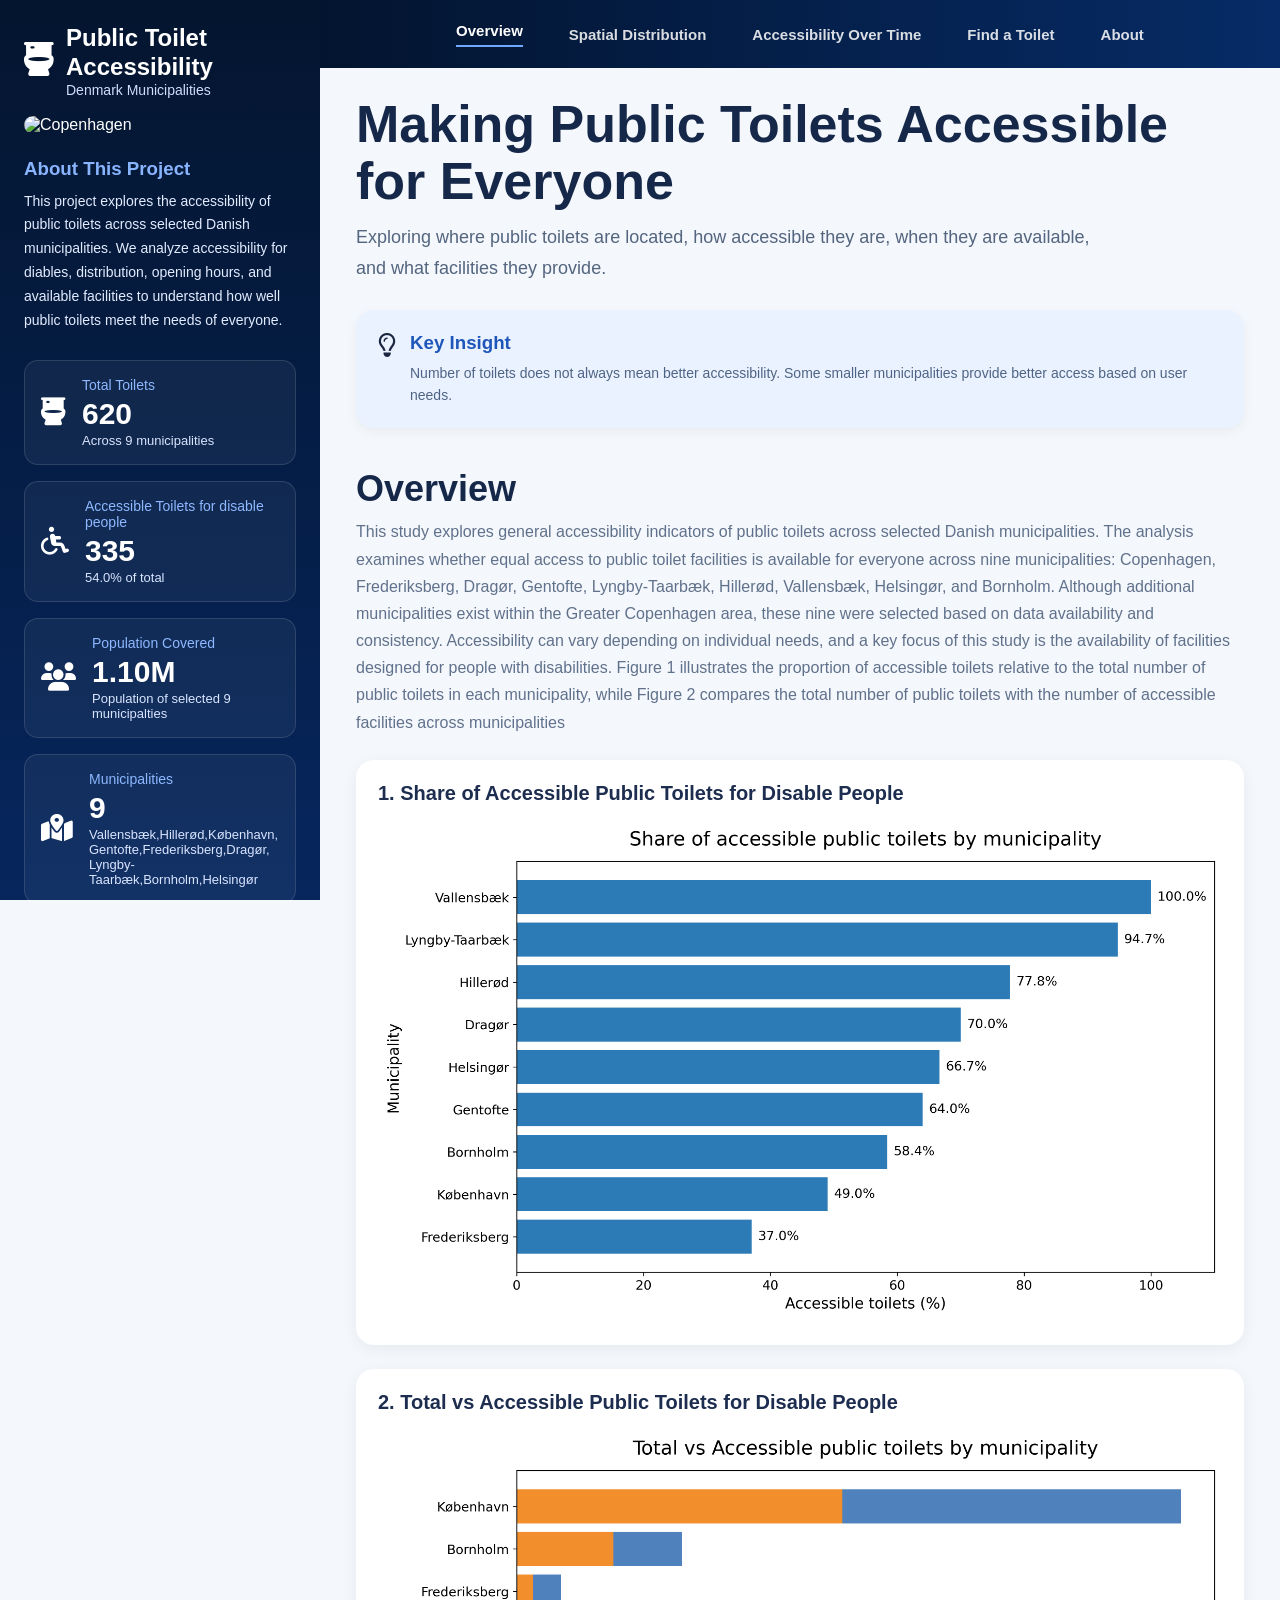
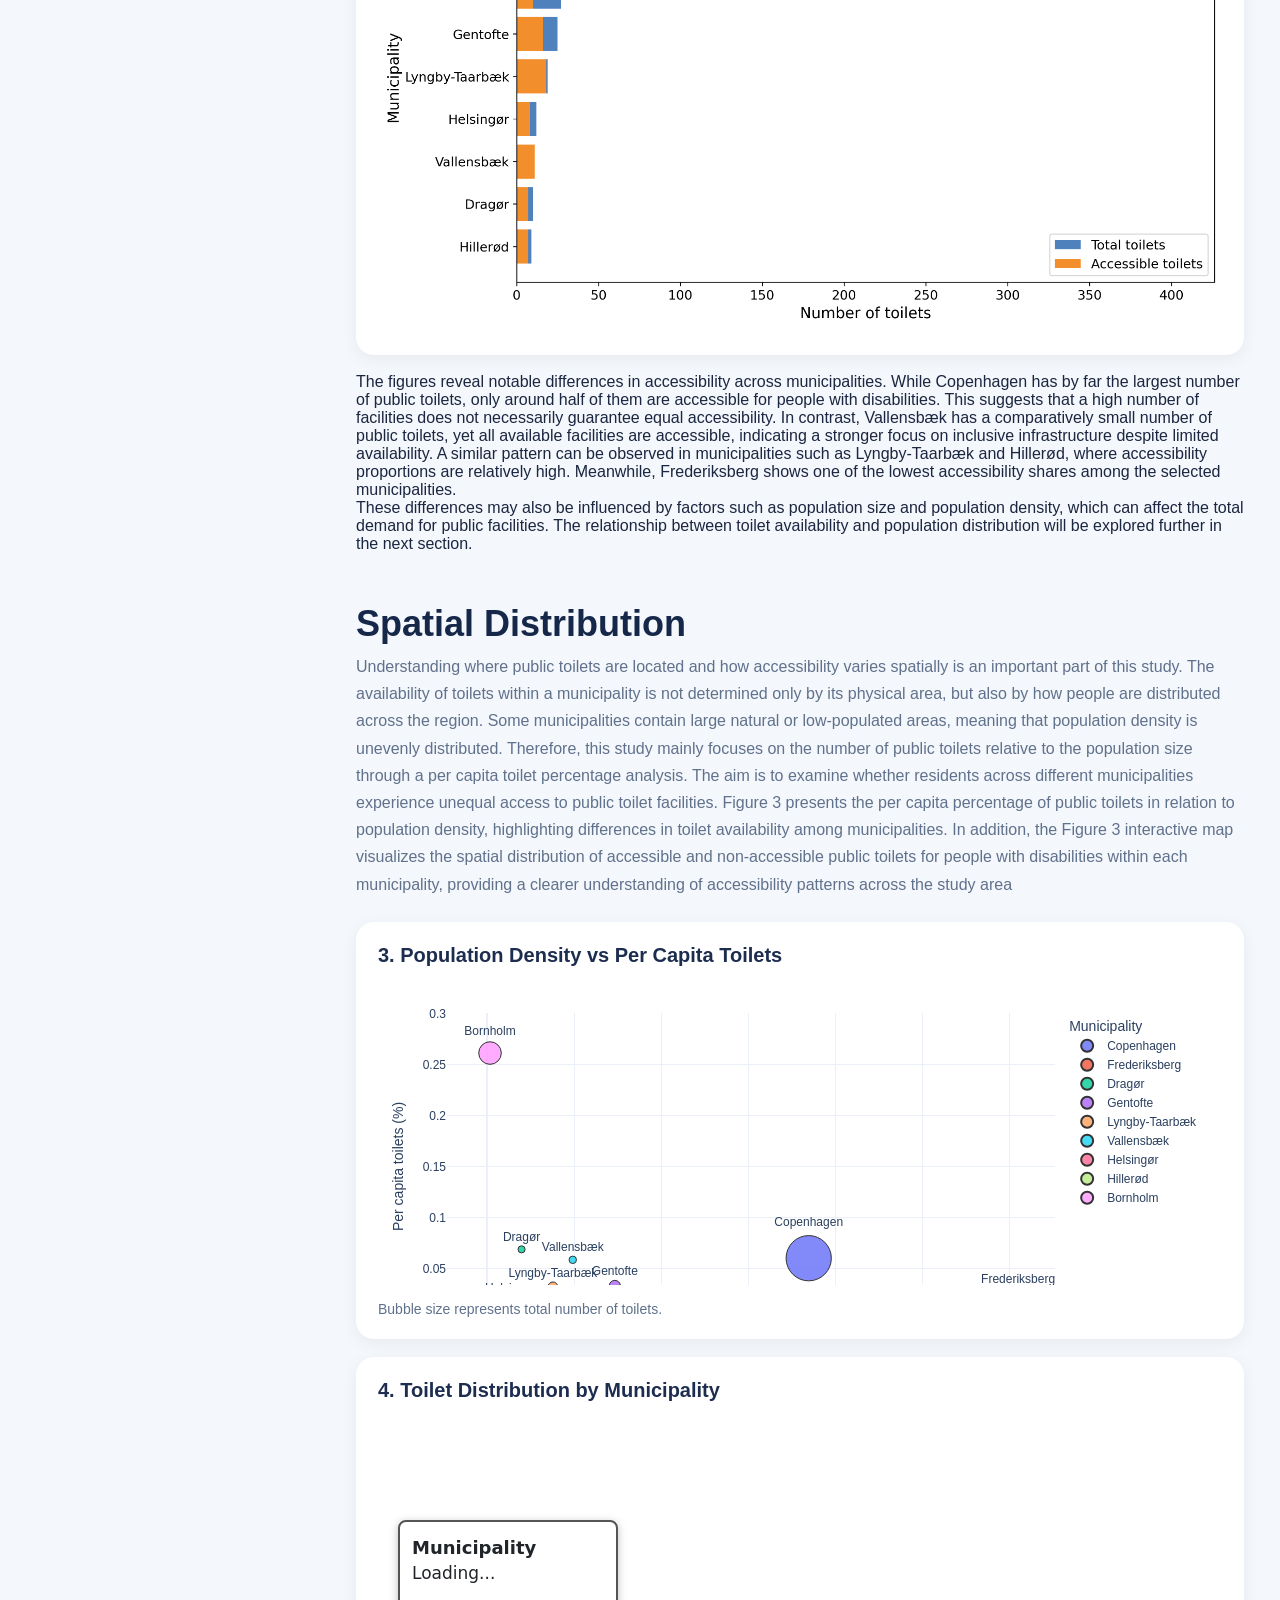
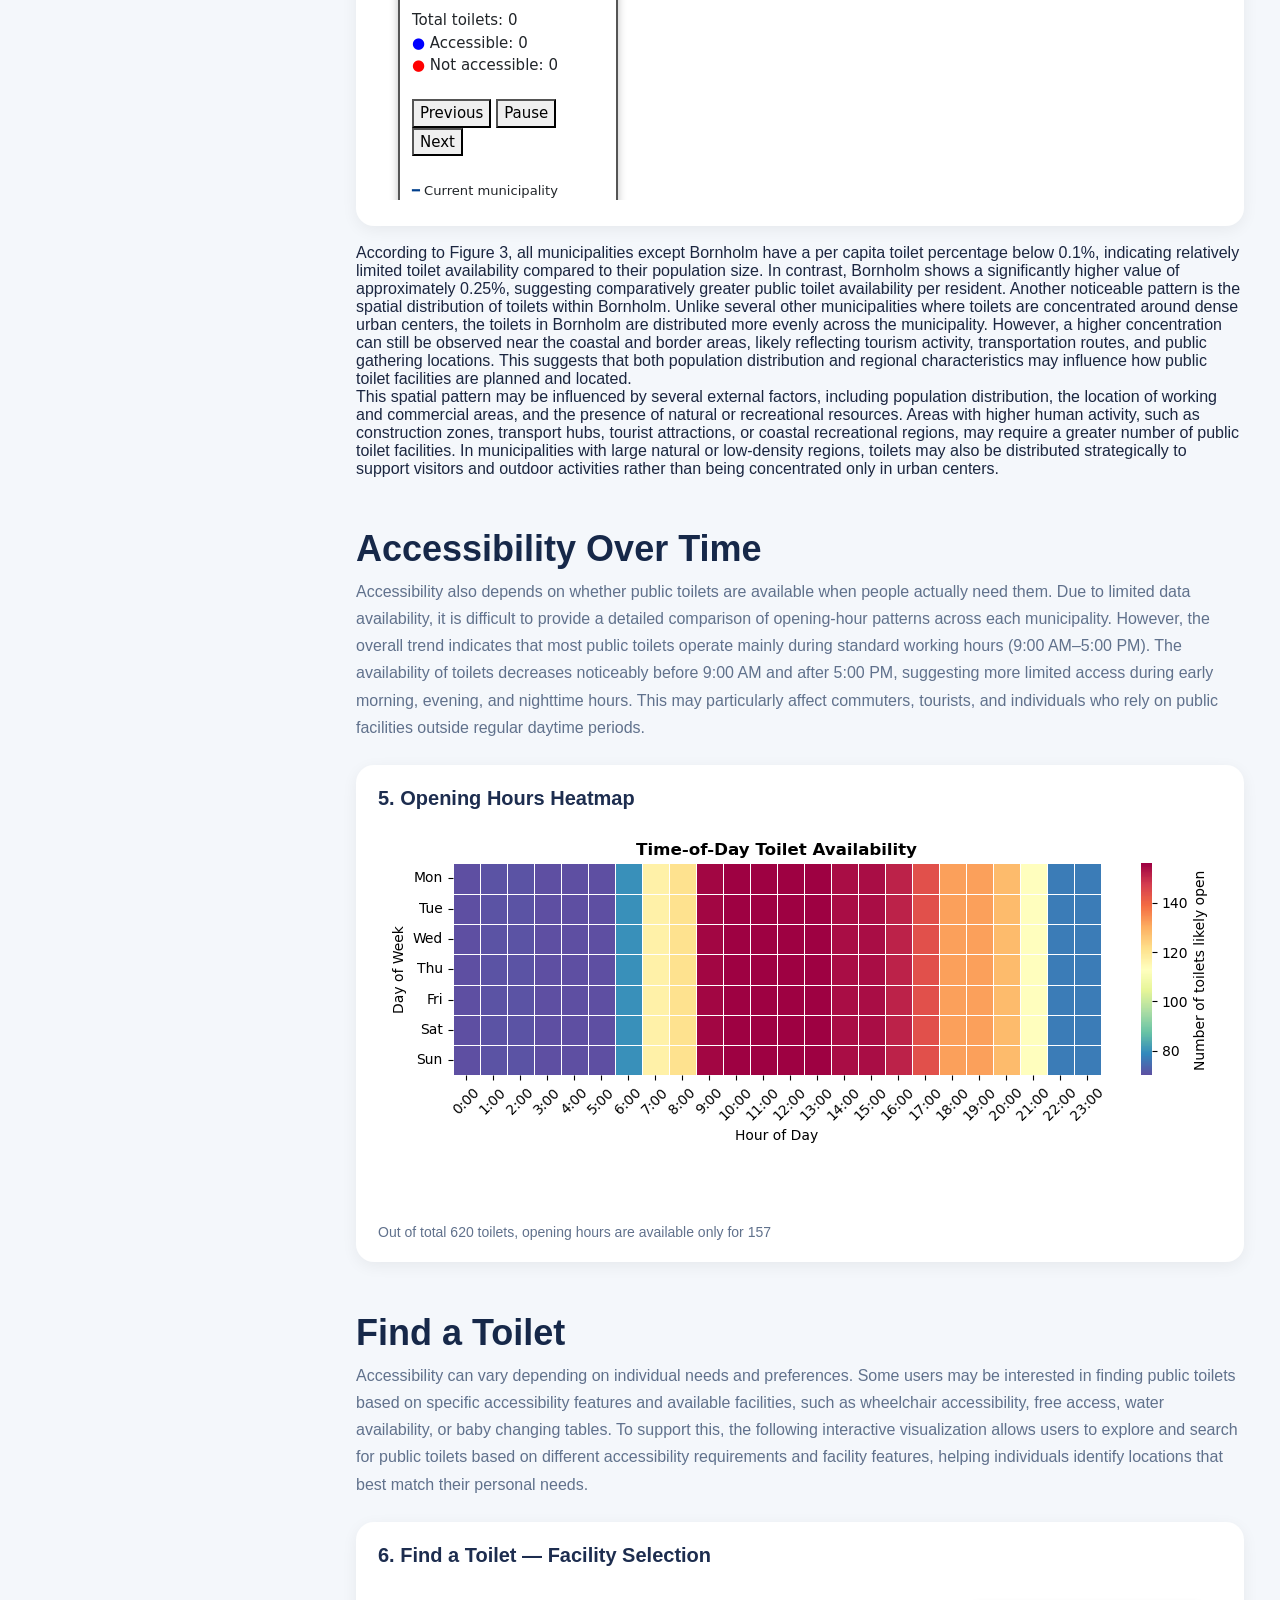
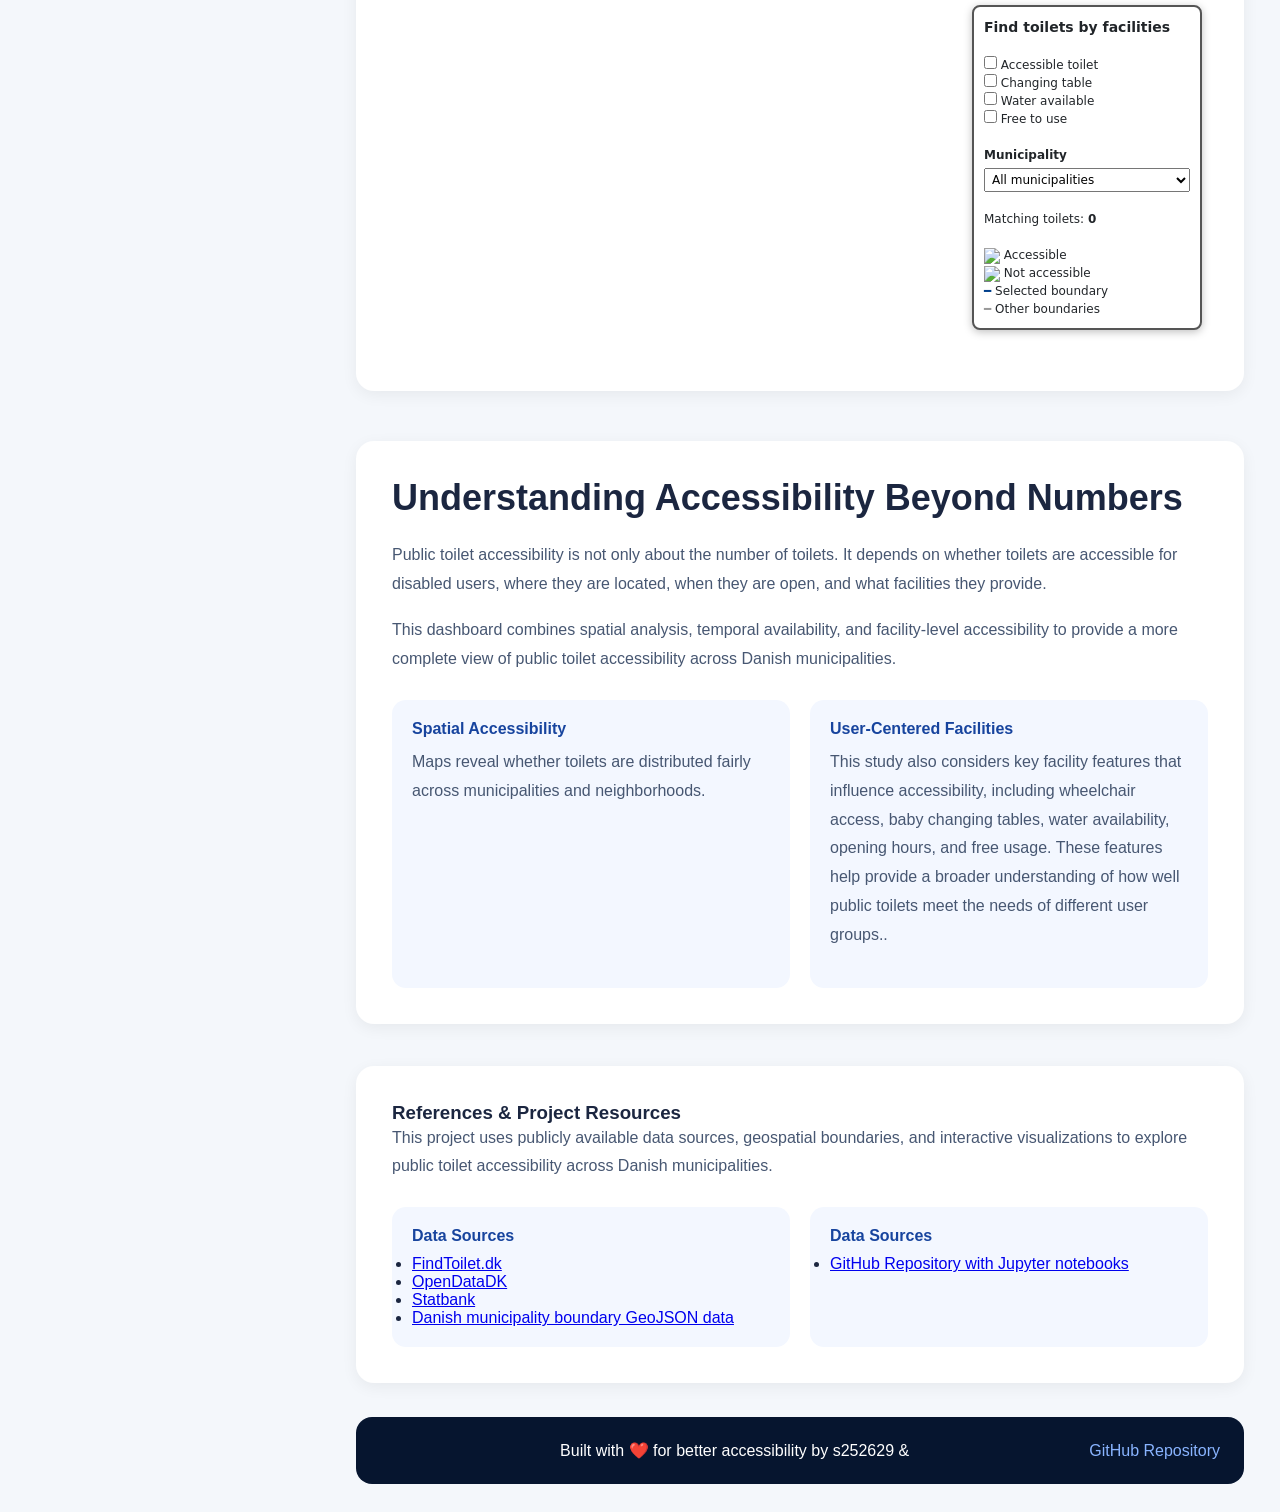
==== commit 5e510d6d: "Update data updated year and add caption" ====
--- a/index.html
+++ b/index.html
@@ -144,7 +144,7 @@
     </div>
 
     <div class="update-note">
-      © Data updated: May 2025
+      © Data updated: May 2026
     </div>
 
   </aside>
@@ -388,6 +388,10 @@
               class="plot-frame"
             ></iframe>
 
+            <p class="caption">
+            Out of total 620 toilets, opening hours are available only for 157
+            </p>
+            
           </div>
 
         </div>
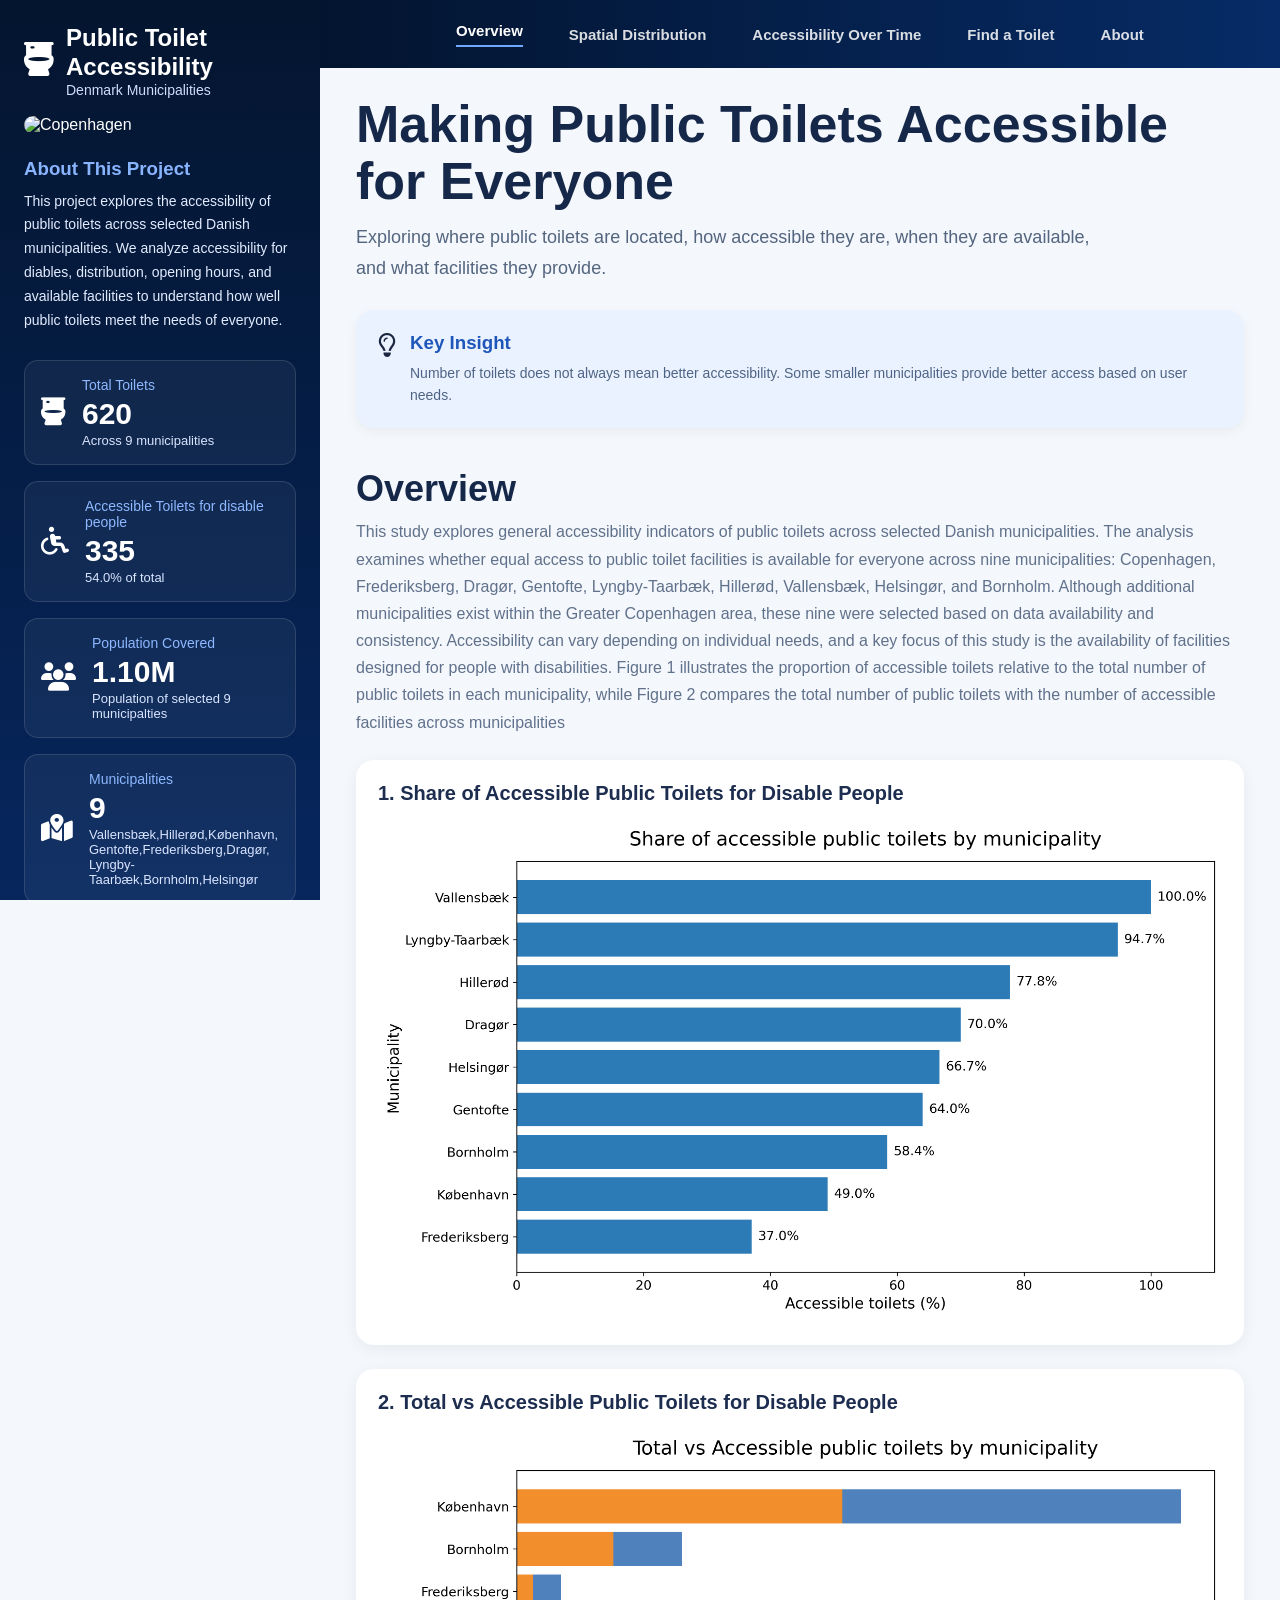
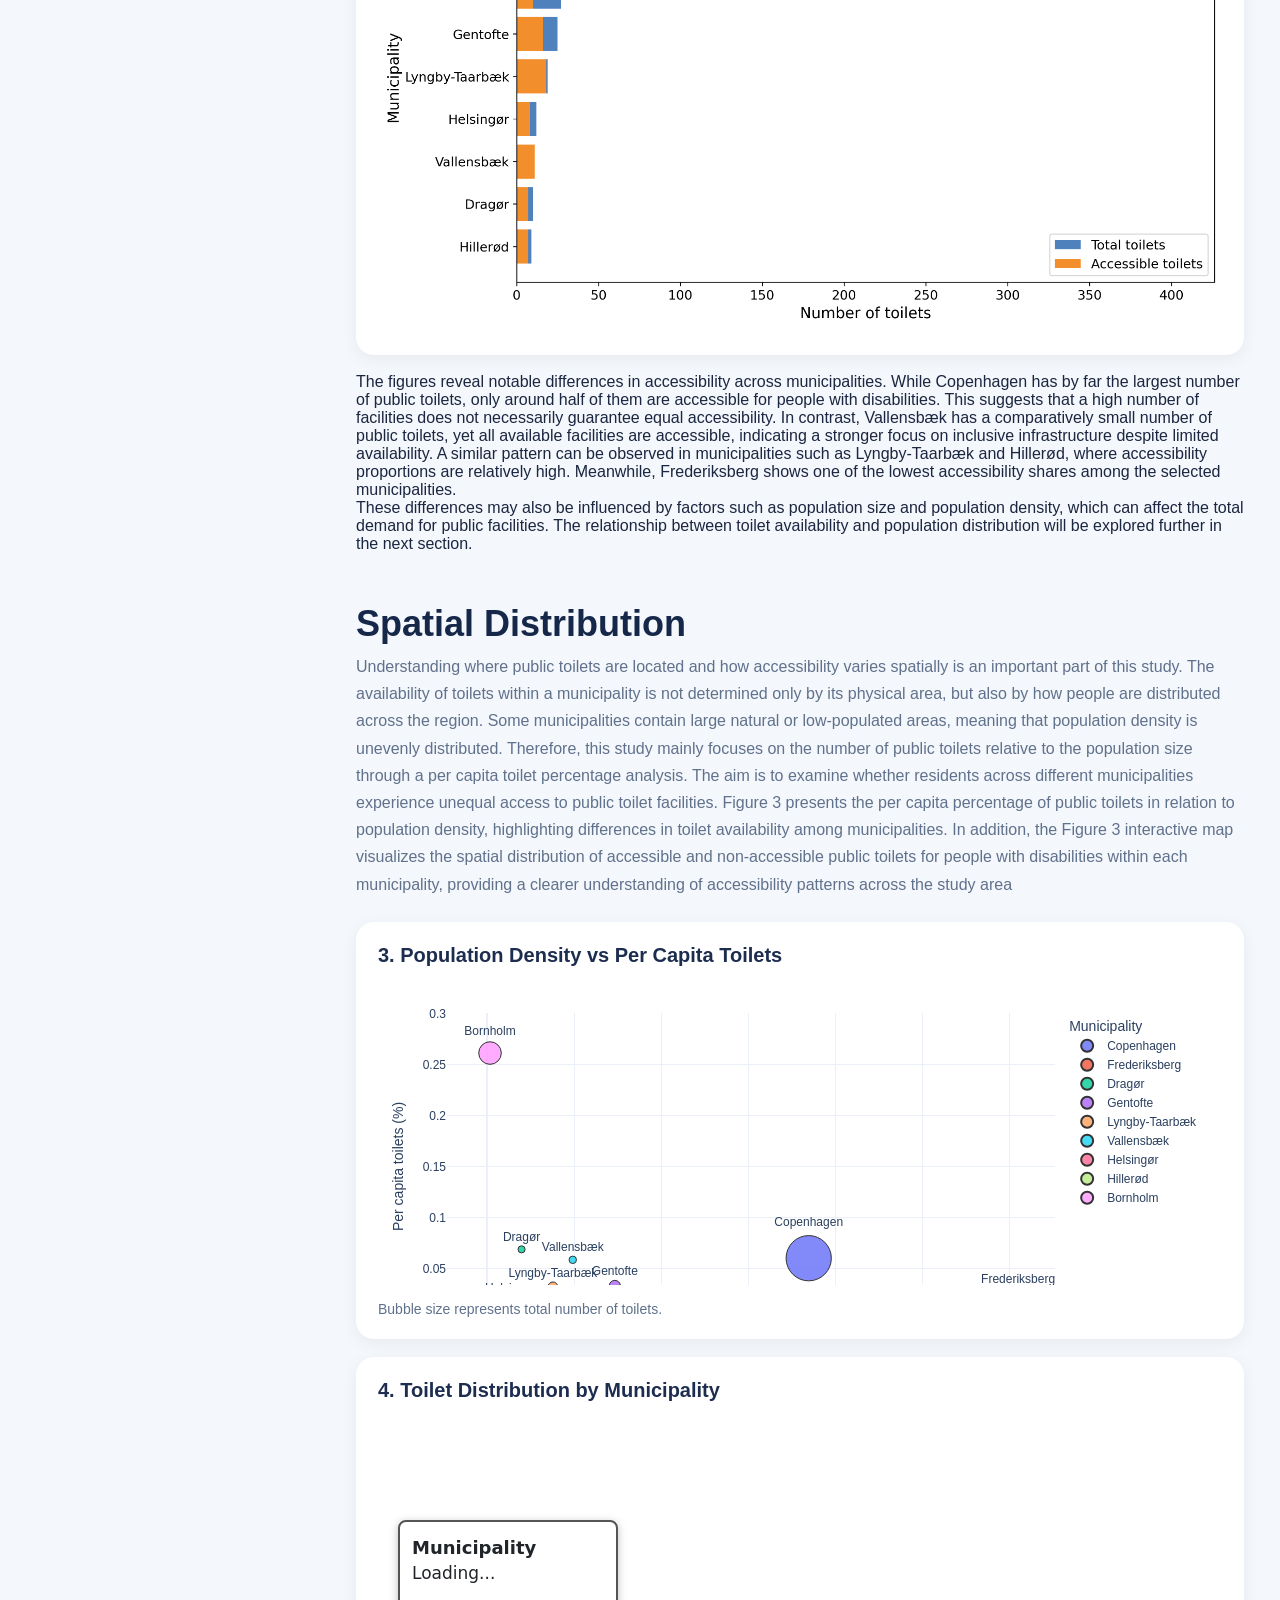
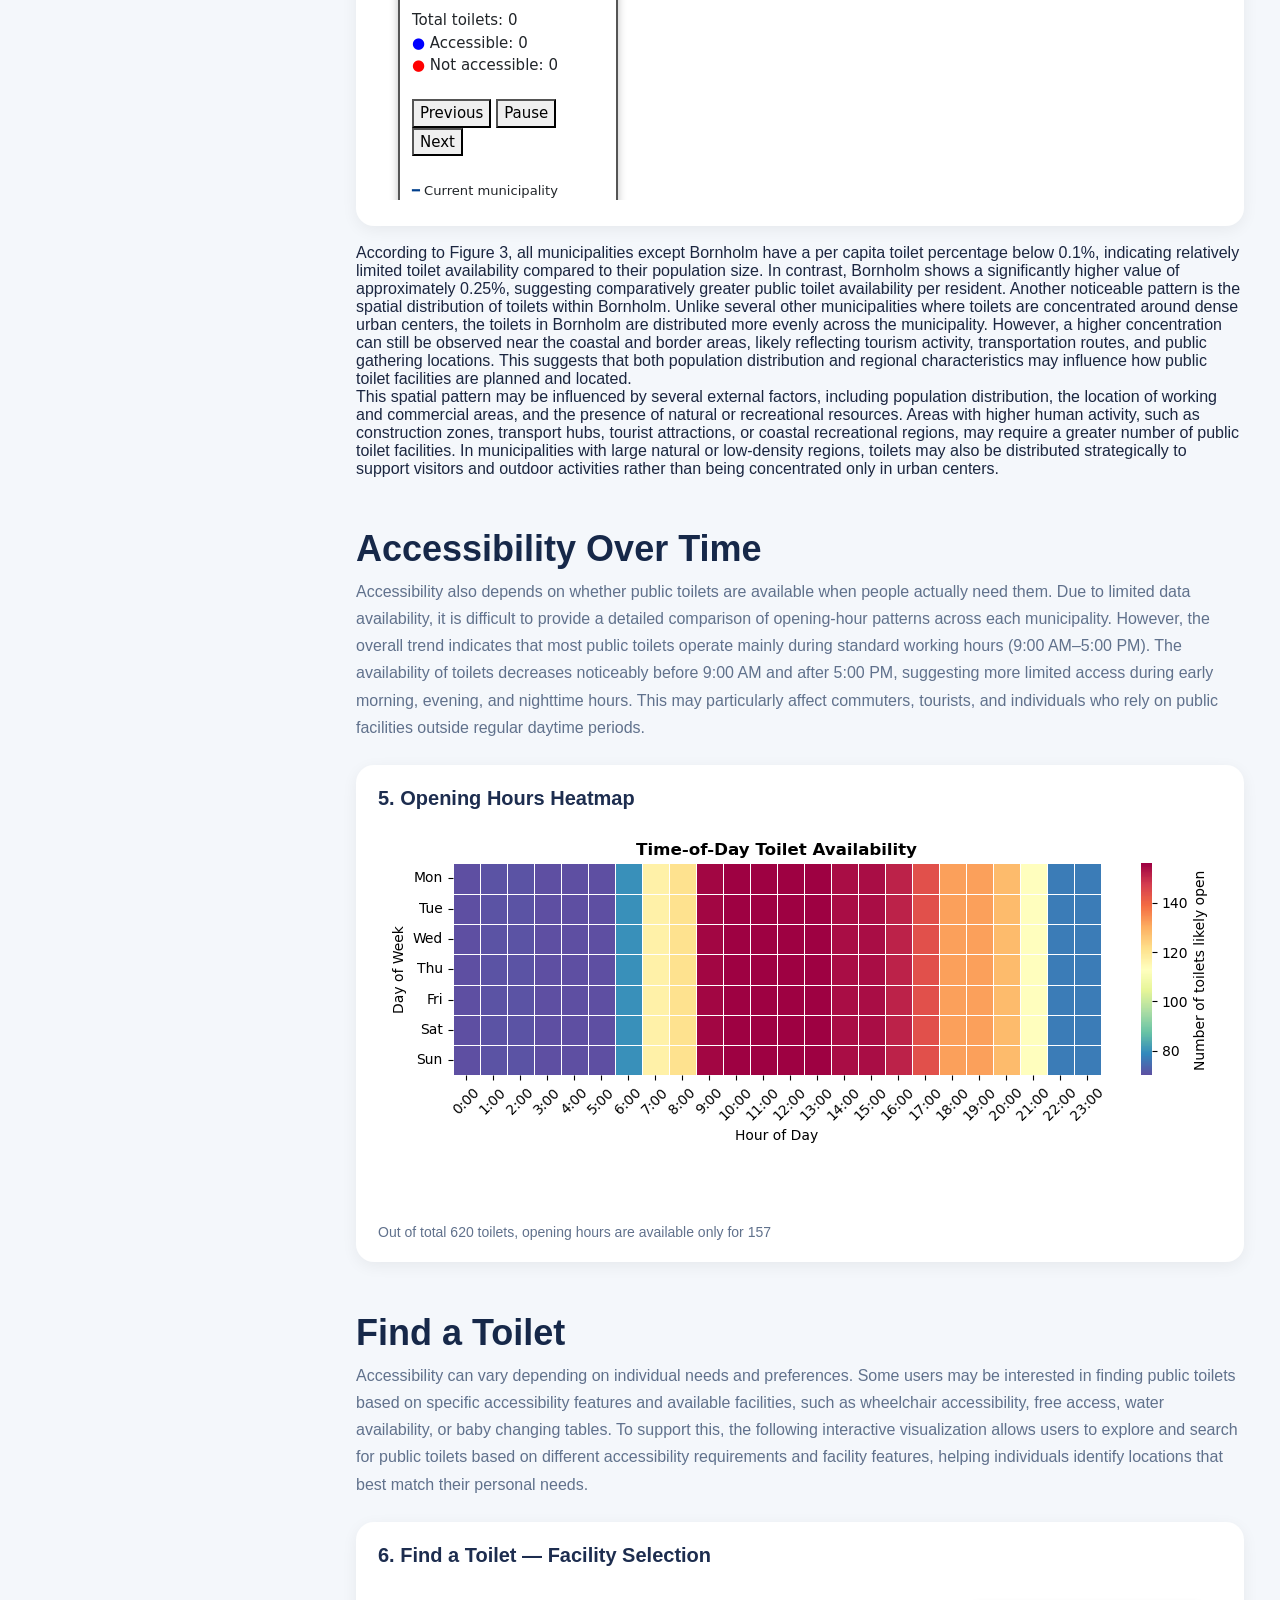
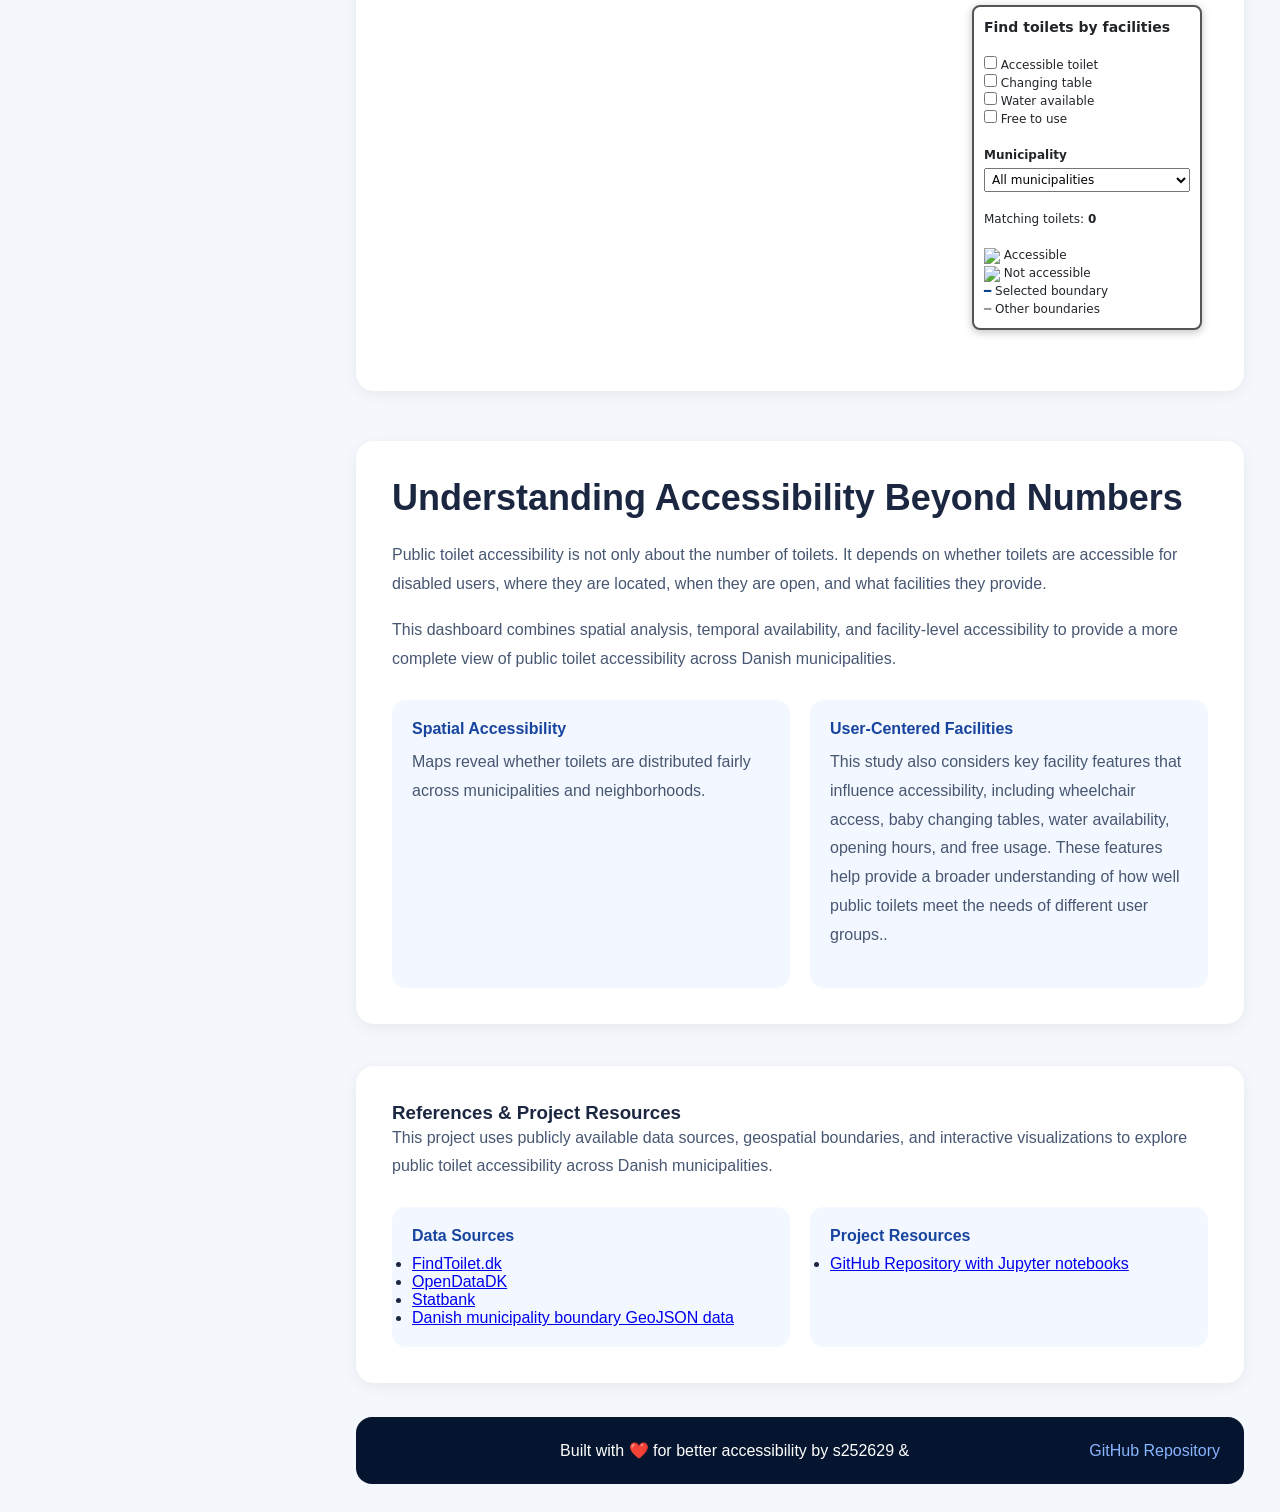
==== commit 9a15eb6d: "Rename 'Data Sources' to 'Project Resources'" ====
--- a/index.html
+++ b/index.html
@@ -545,7 +545,7 @@
 
     <div>
 
-      <h4>Data Sources</h4>
+      <h4>Project Resources</h4>
 
       <ul>
 
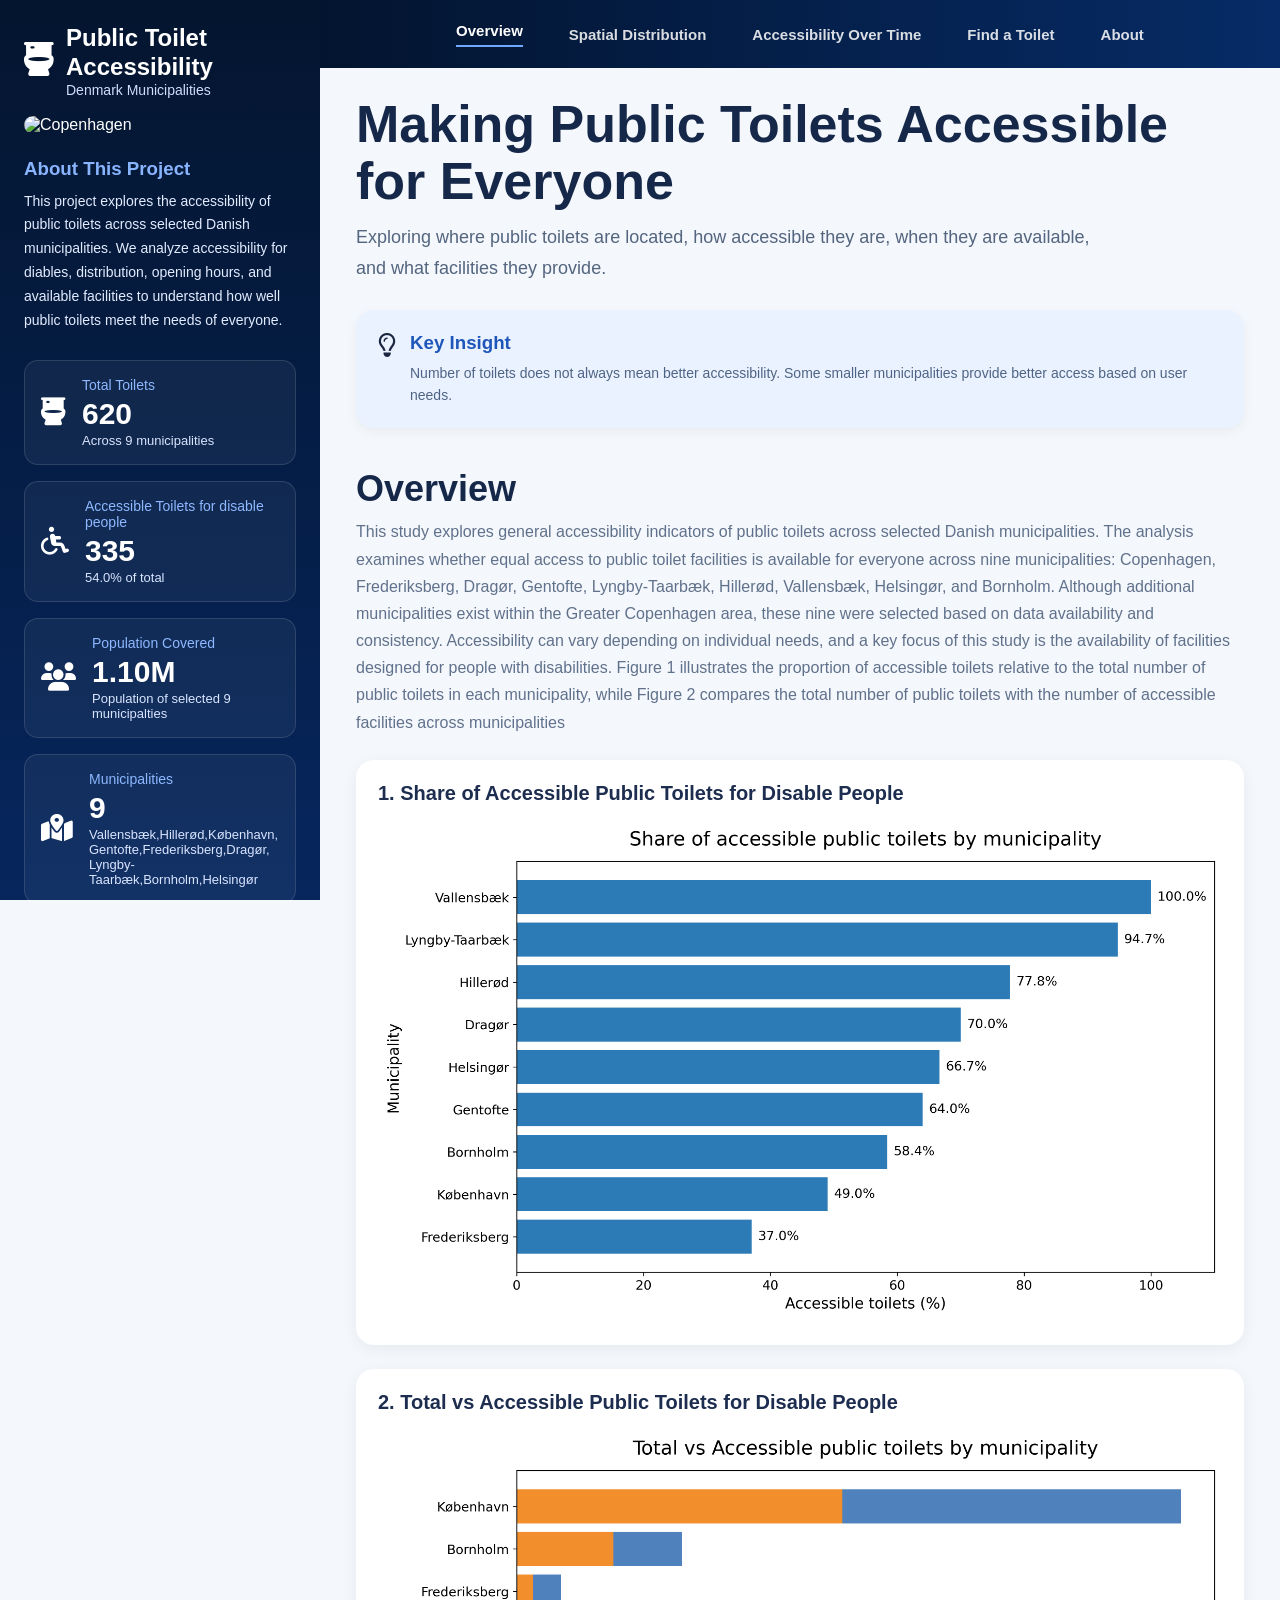
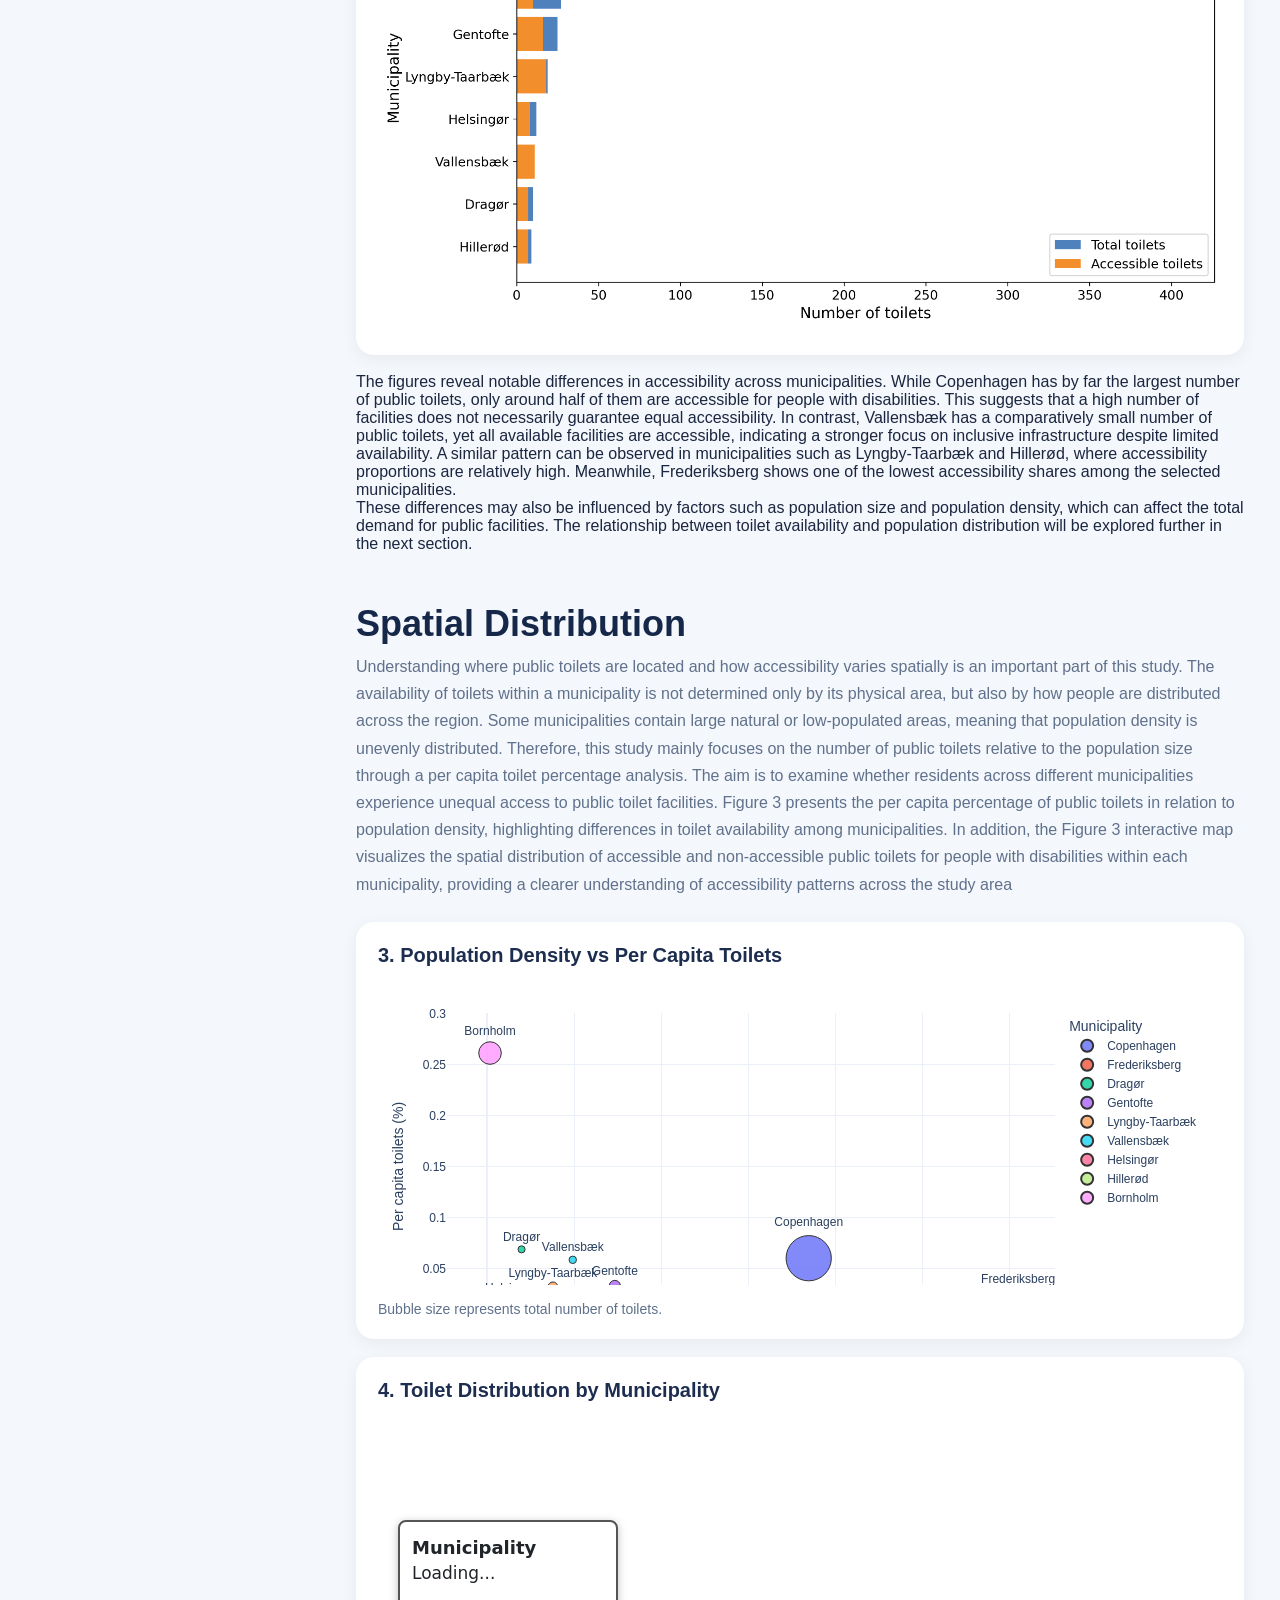
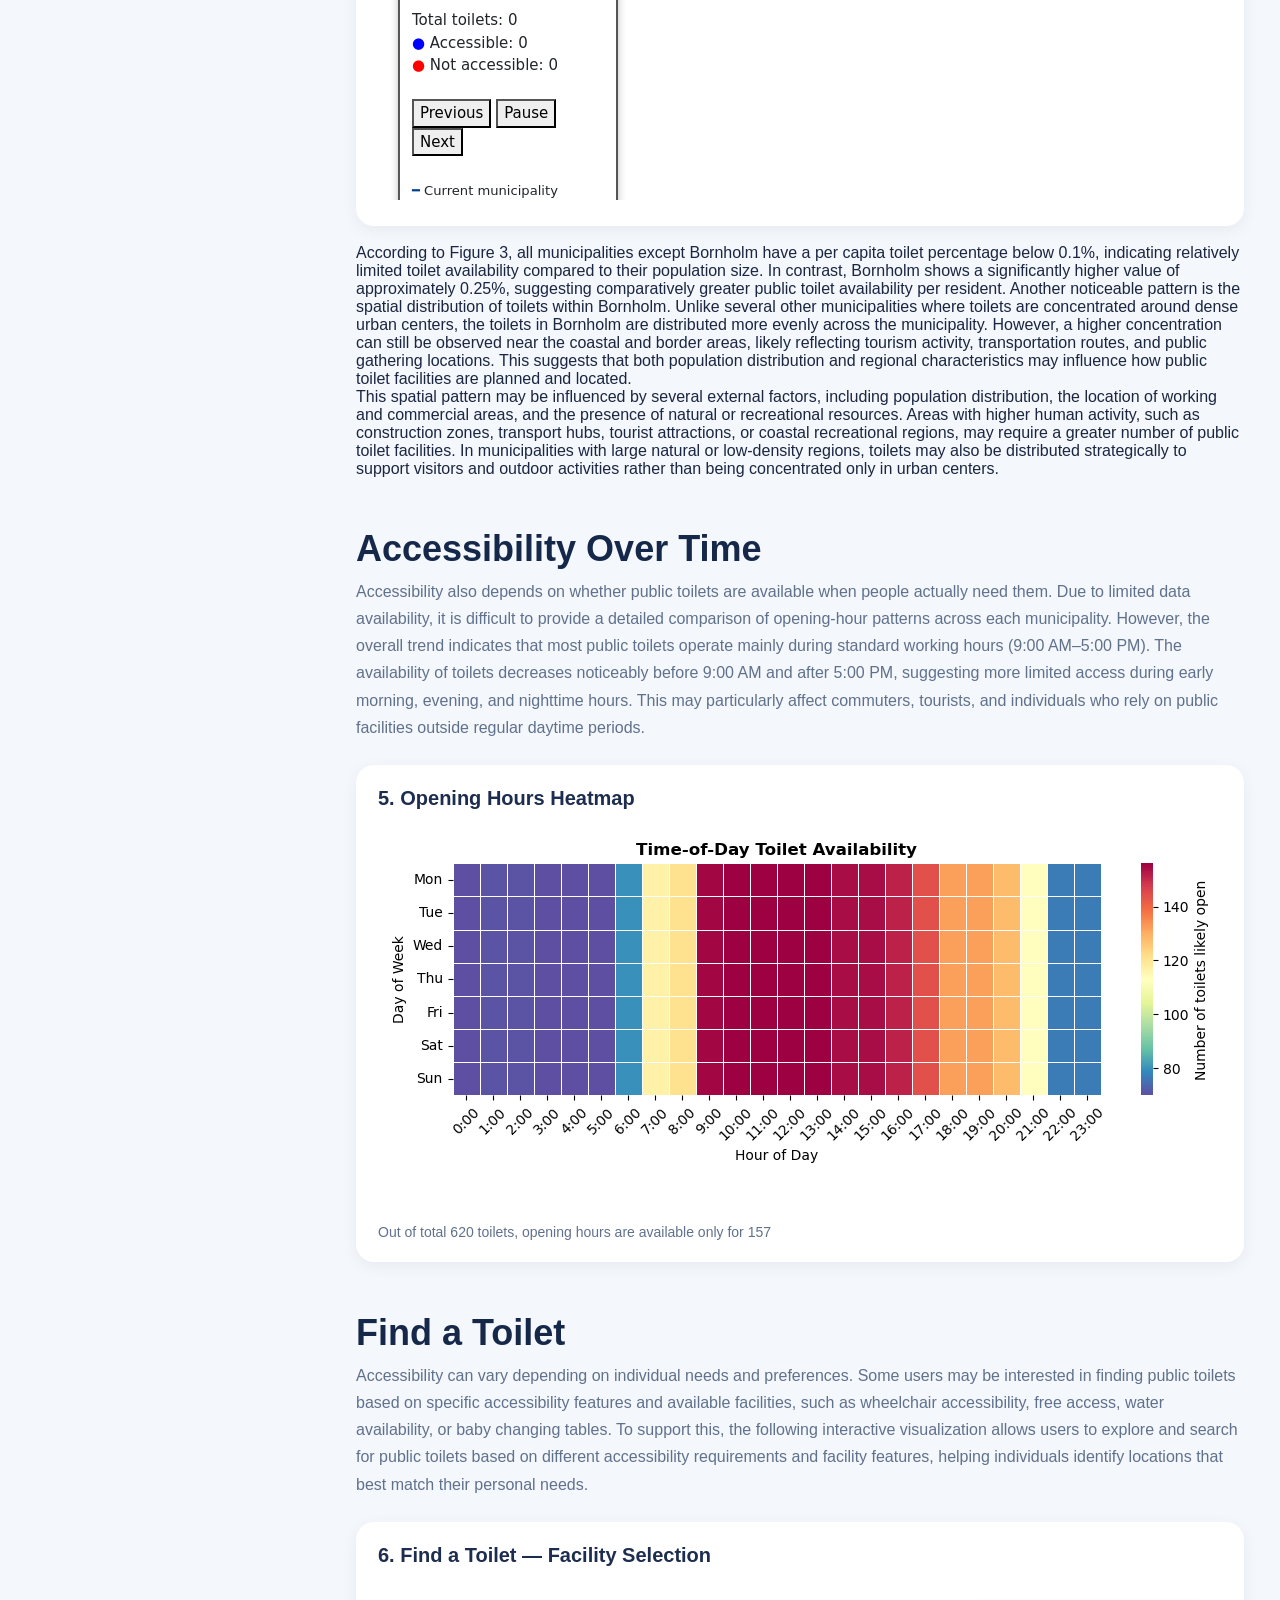
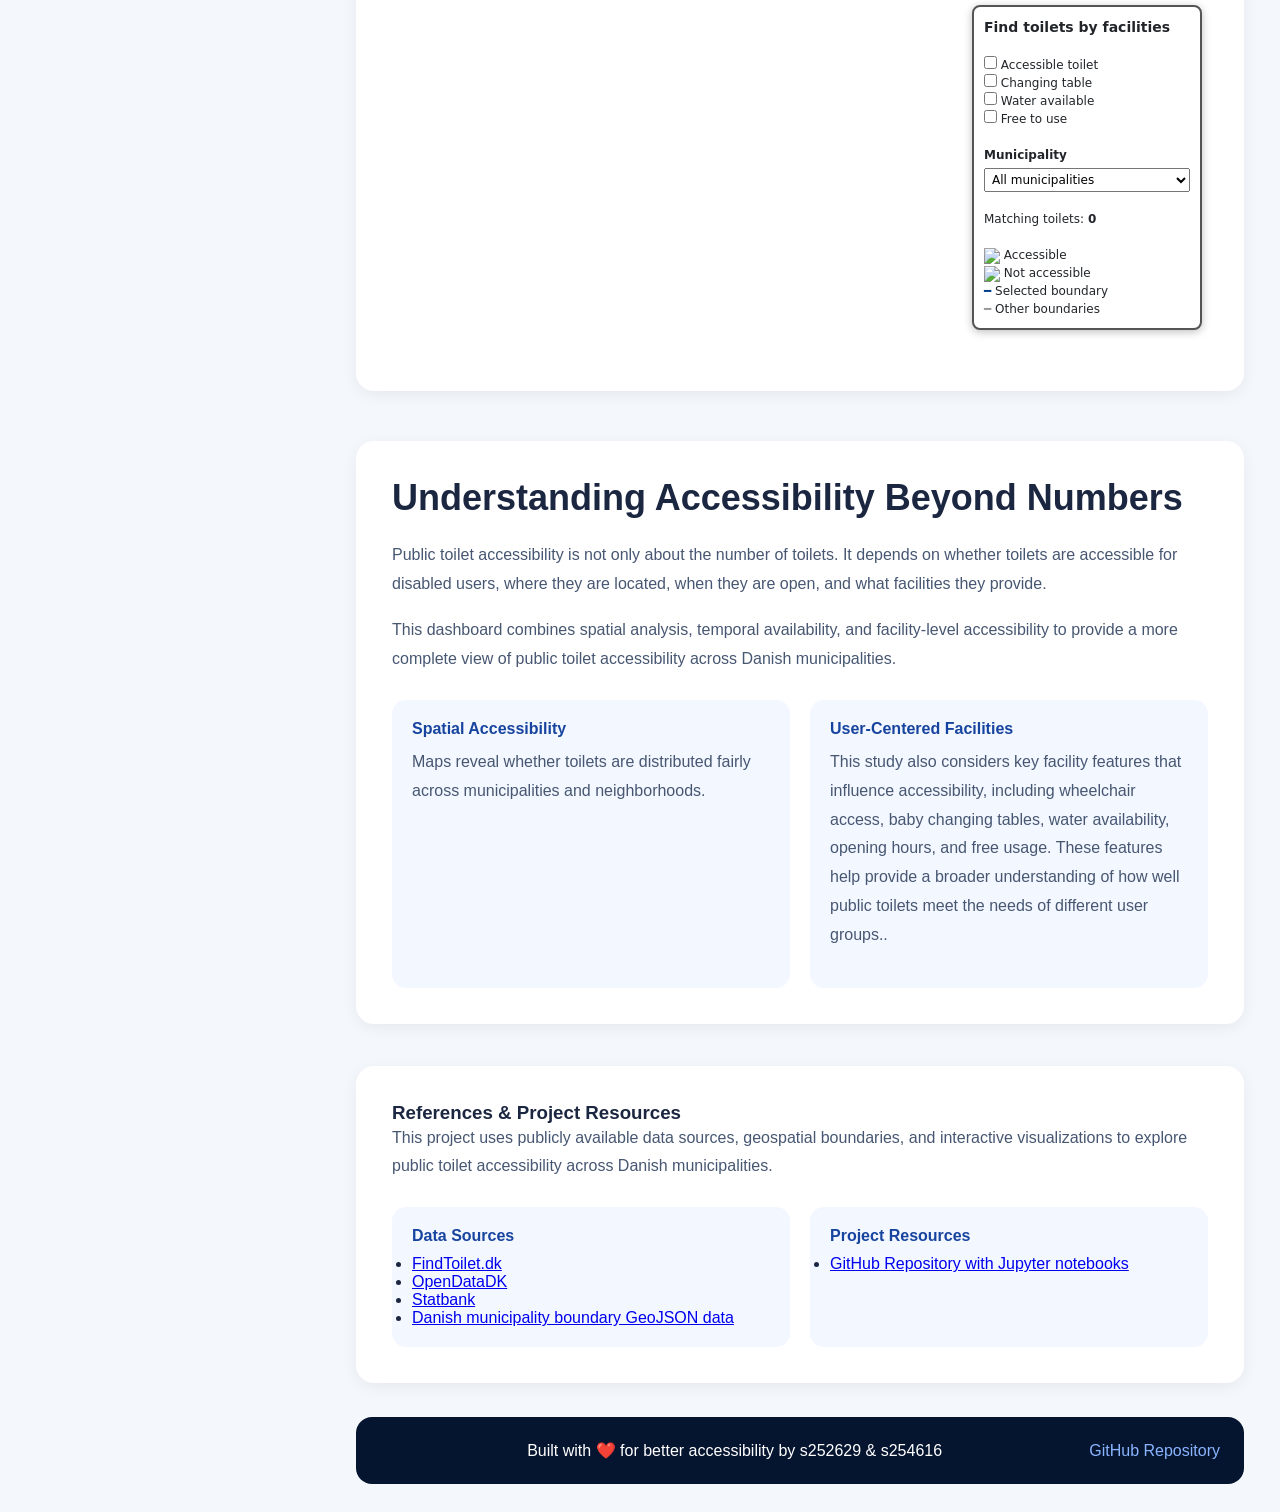
==== commit c983788f: "Update accessibility credits in index.html" ====
--- a/index.html
+++ b/index.html
@@ -572,7 +572,7 @@
                  
         </div>
         <div>
-          Built with ❤️ for better accessibility by s252629 & 
+          Built with ❤️ for better accessibility by s252629 & s254616
         </div>
 
         <div>
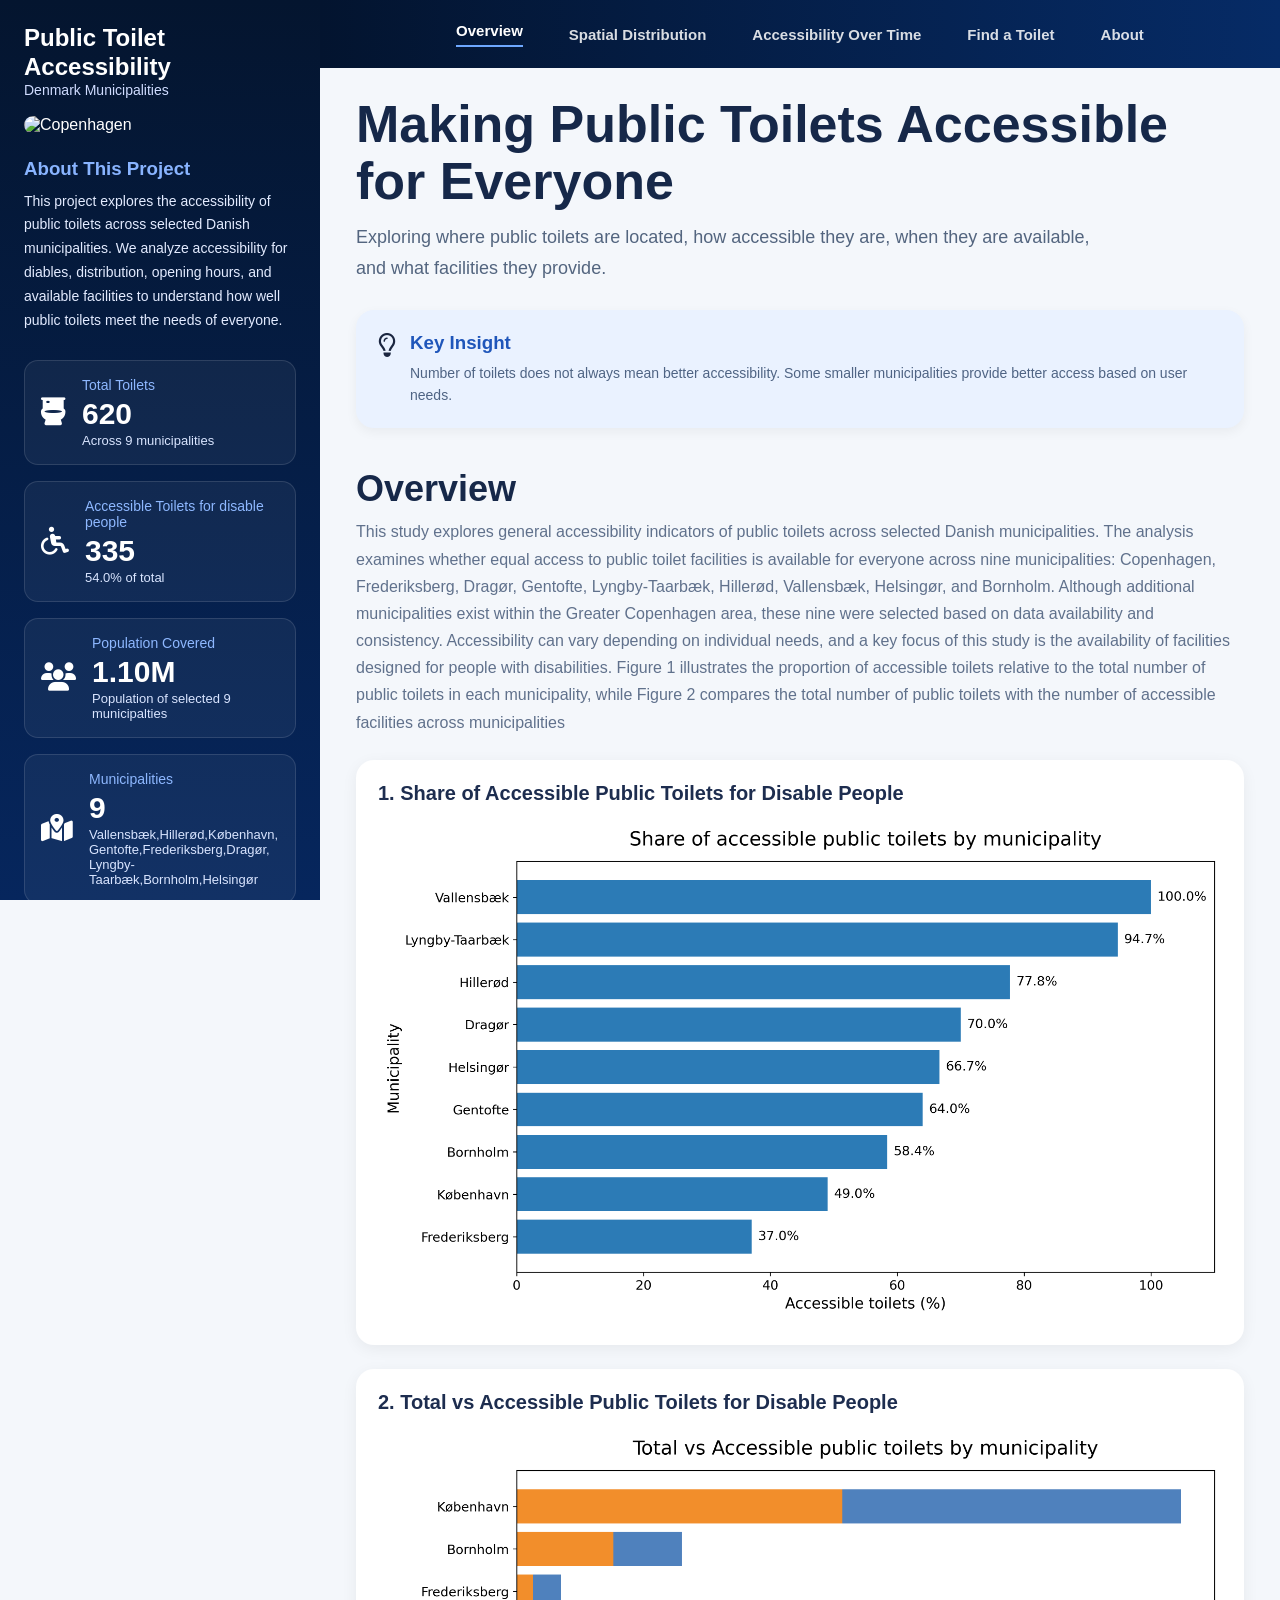
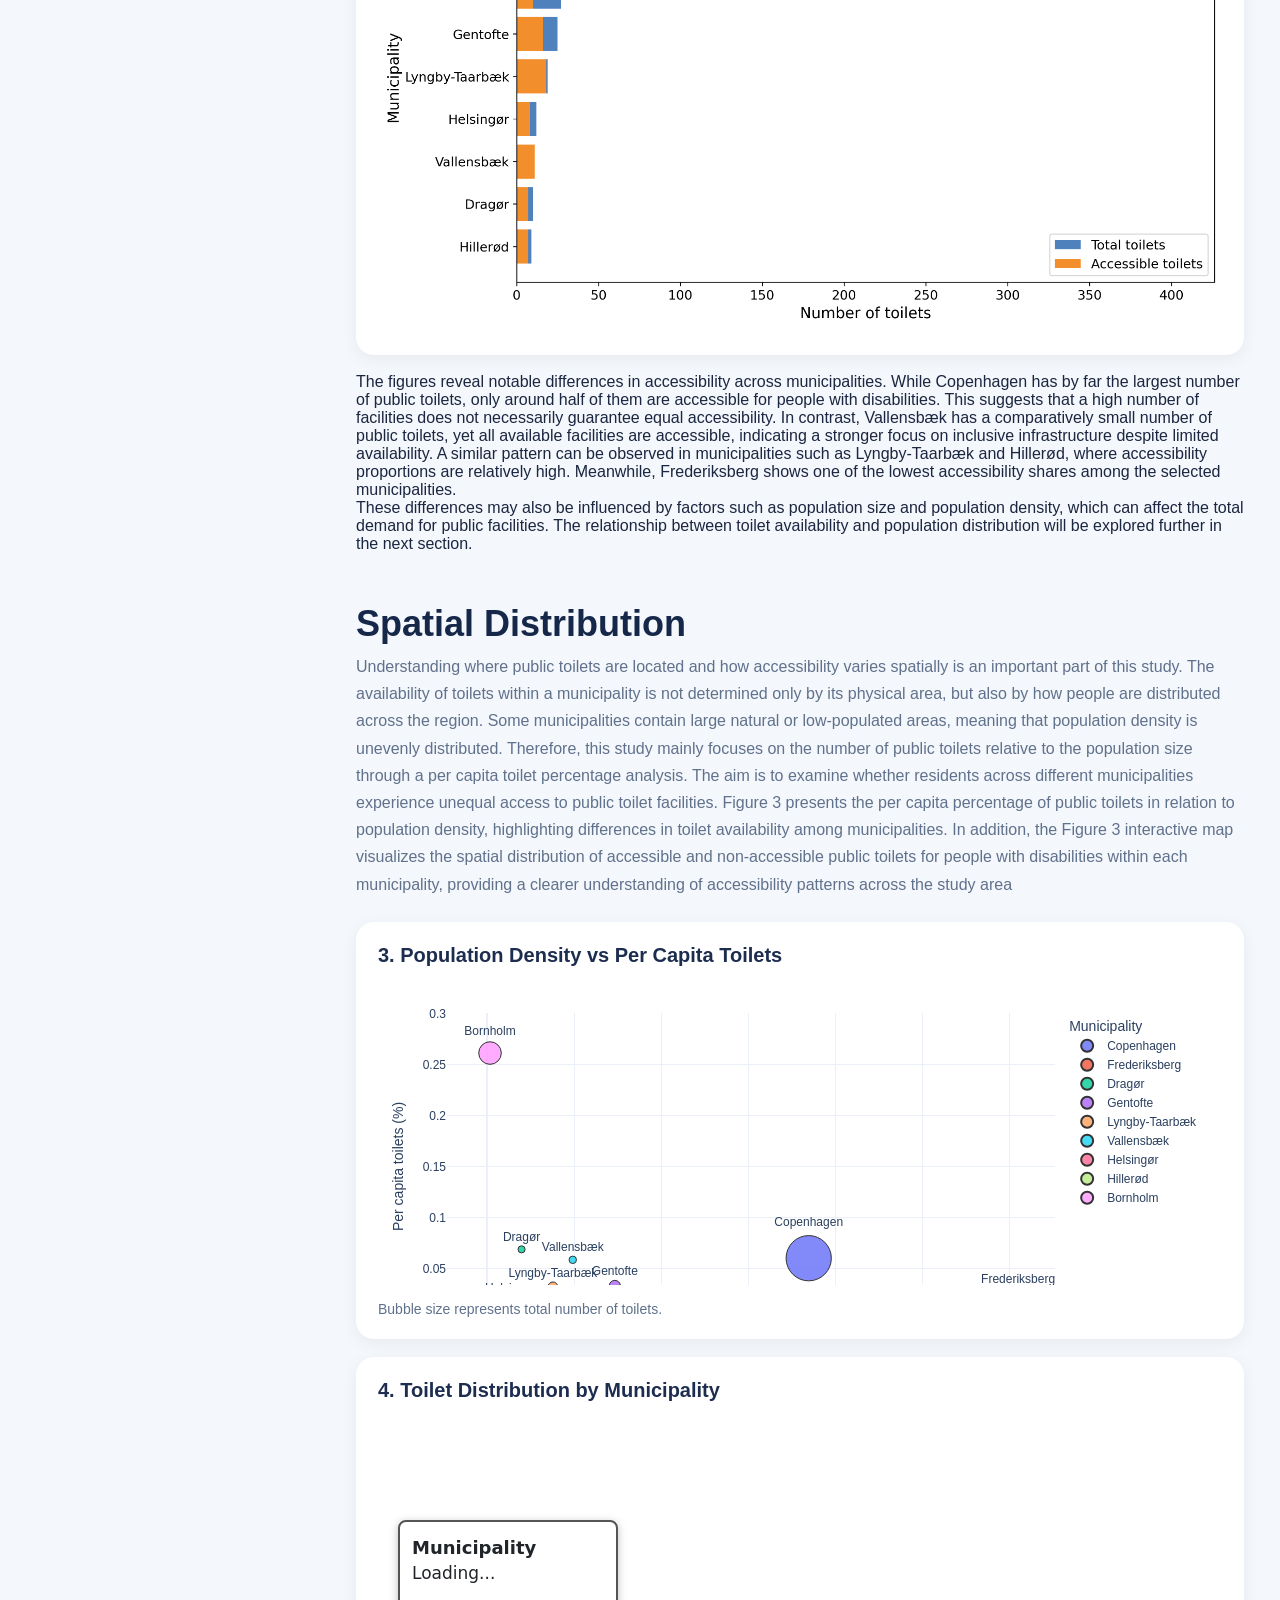
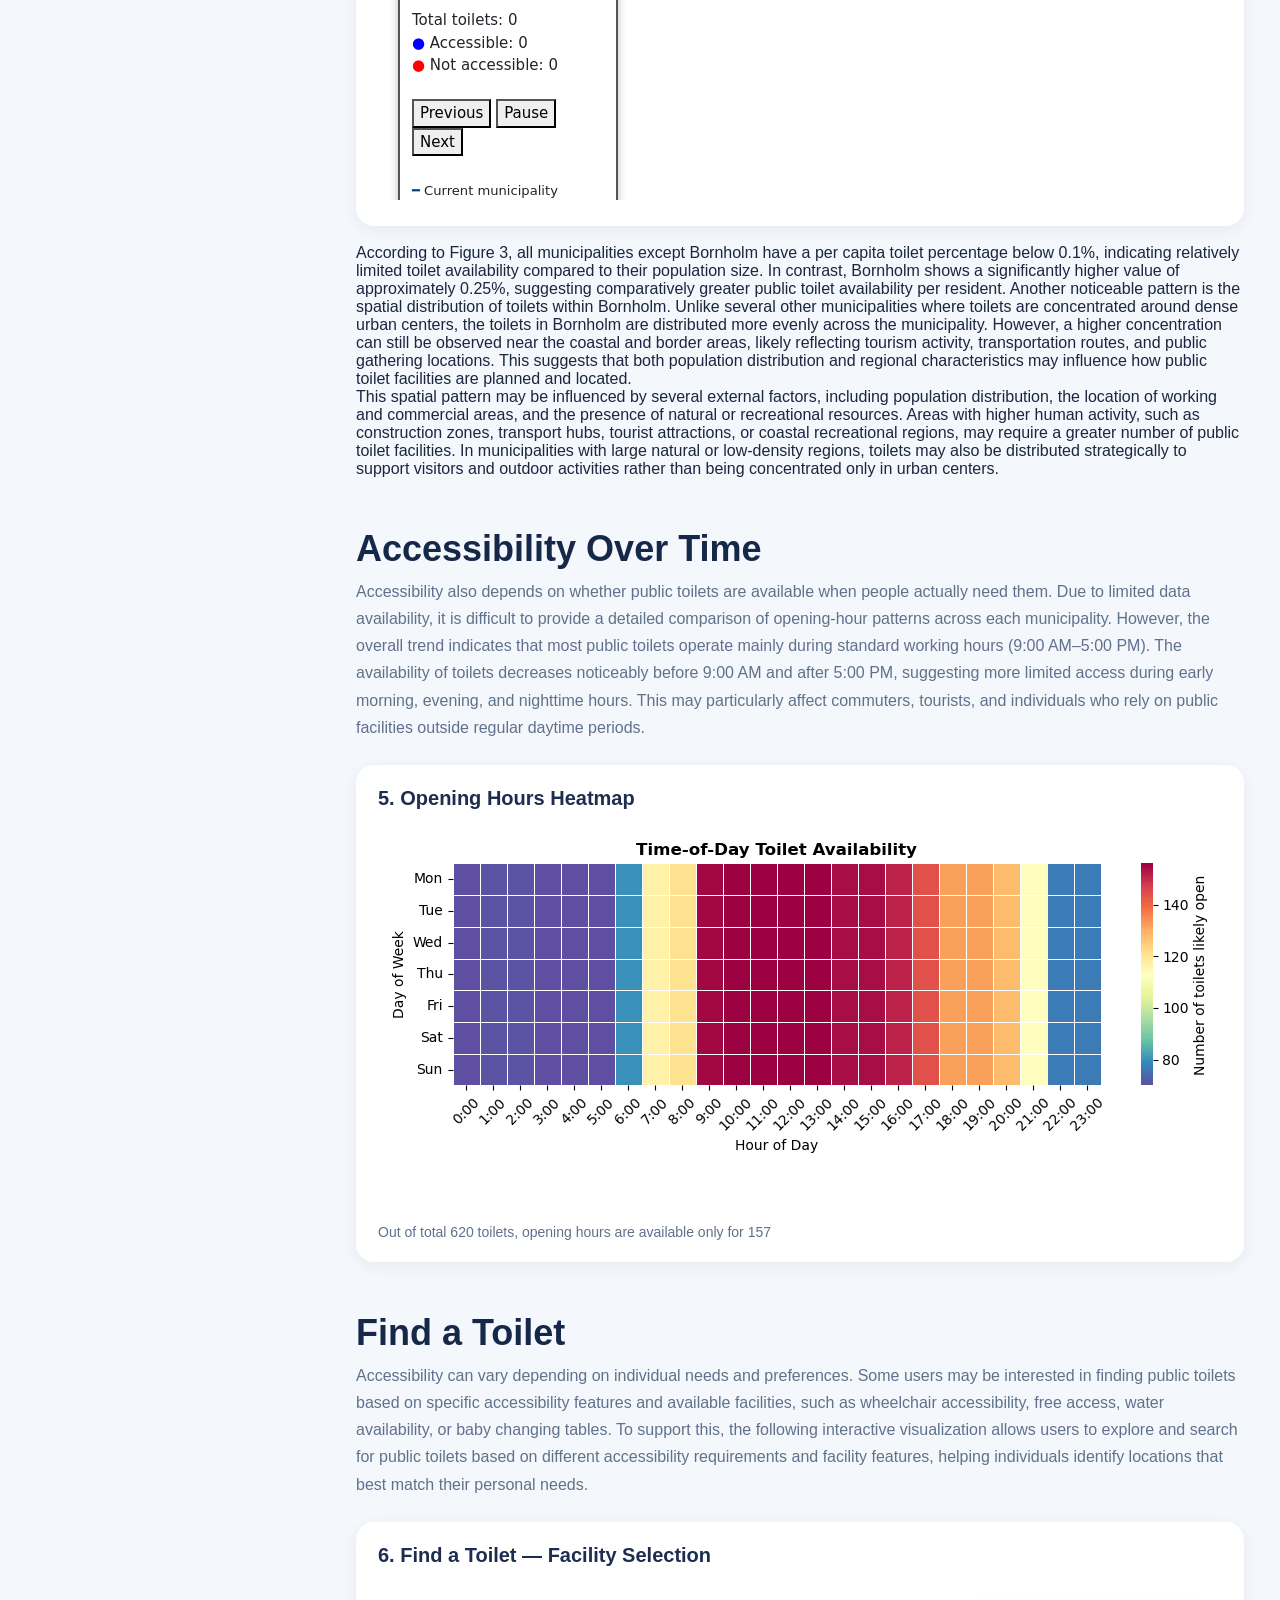
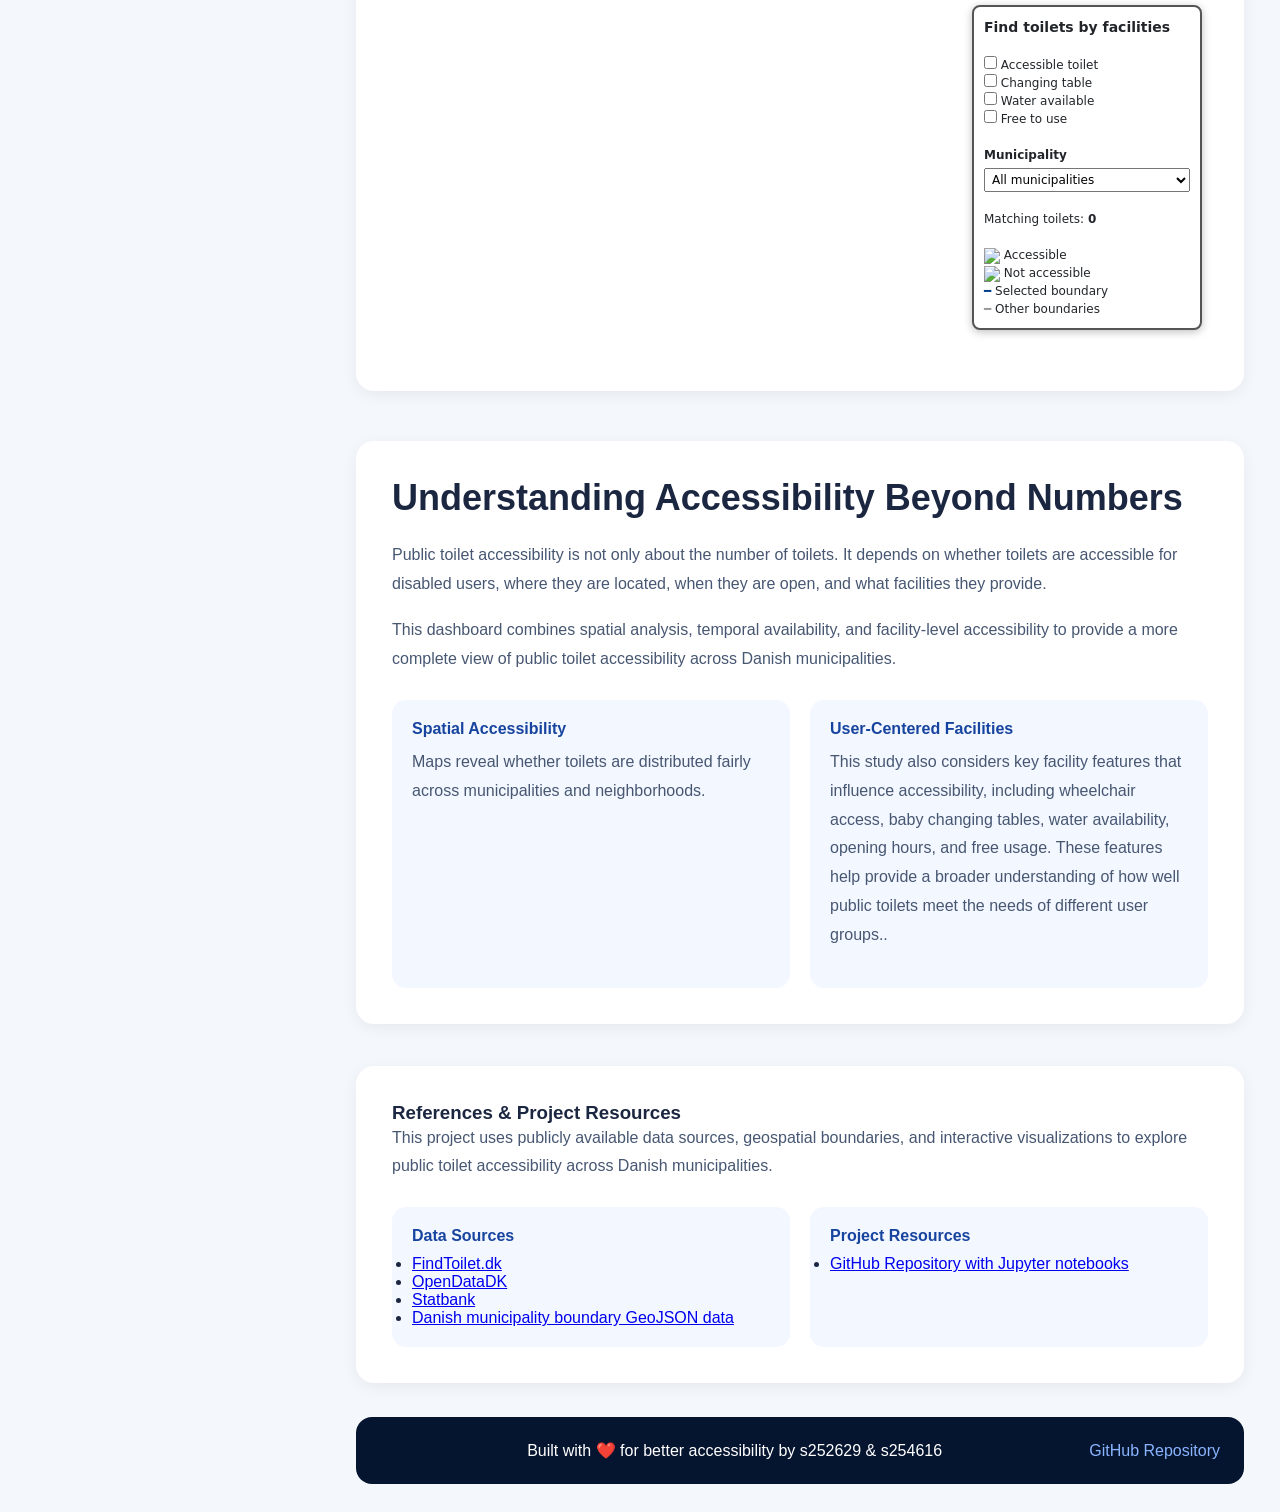
==== commit 78026764: "Remove brand icon from sidebar Removed brand icon from the sidebar." ====
--- a/index.html
+++ b/index.html
@@ -31,9 +31,7 @@
 
     <div class="brand">
 
-      <div class="brand-icon">
-        <i class="fa-solid fa-toilet"></i>
-      </div>
+      
 
       <div>
 
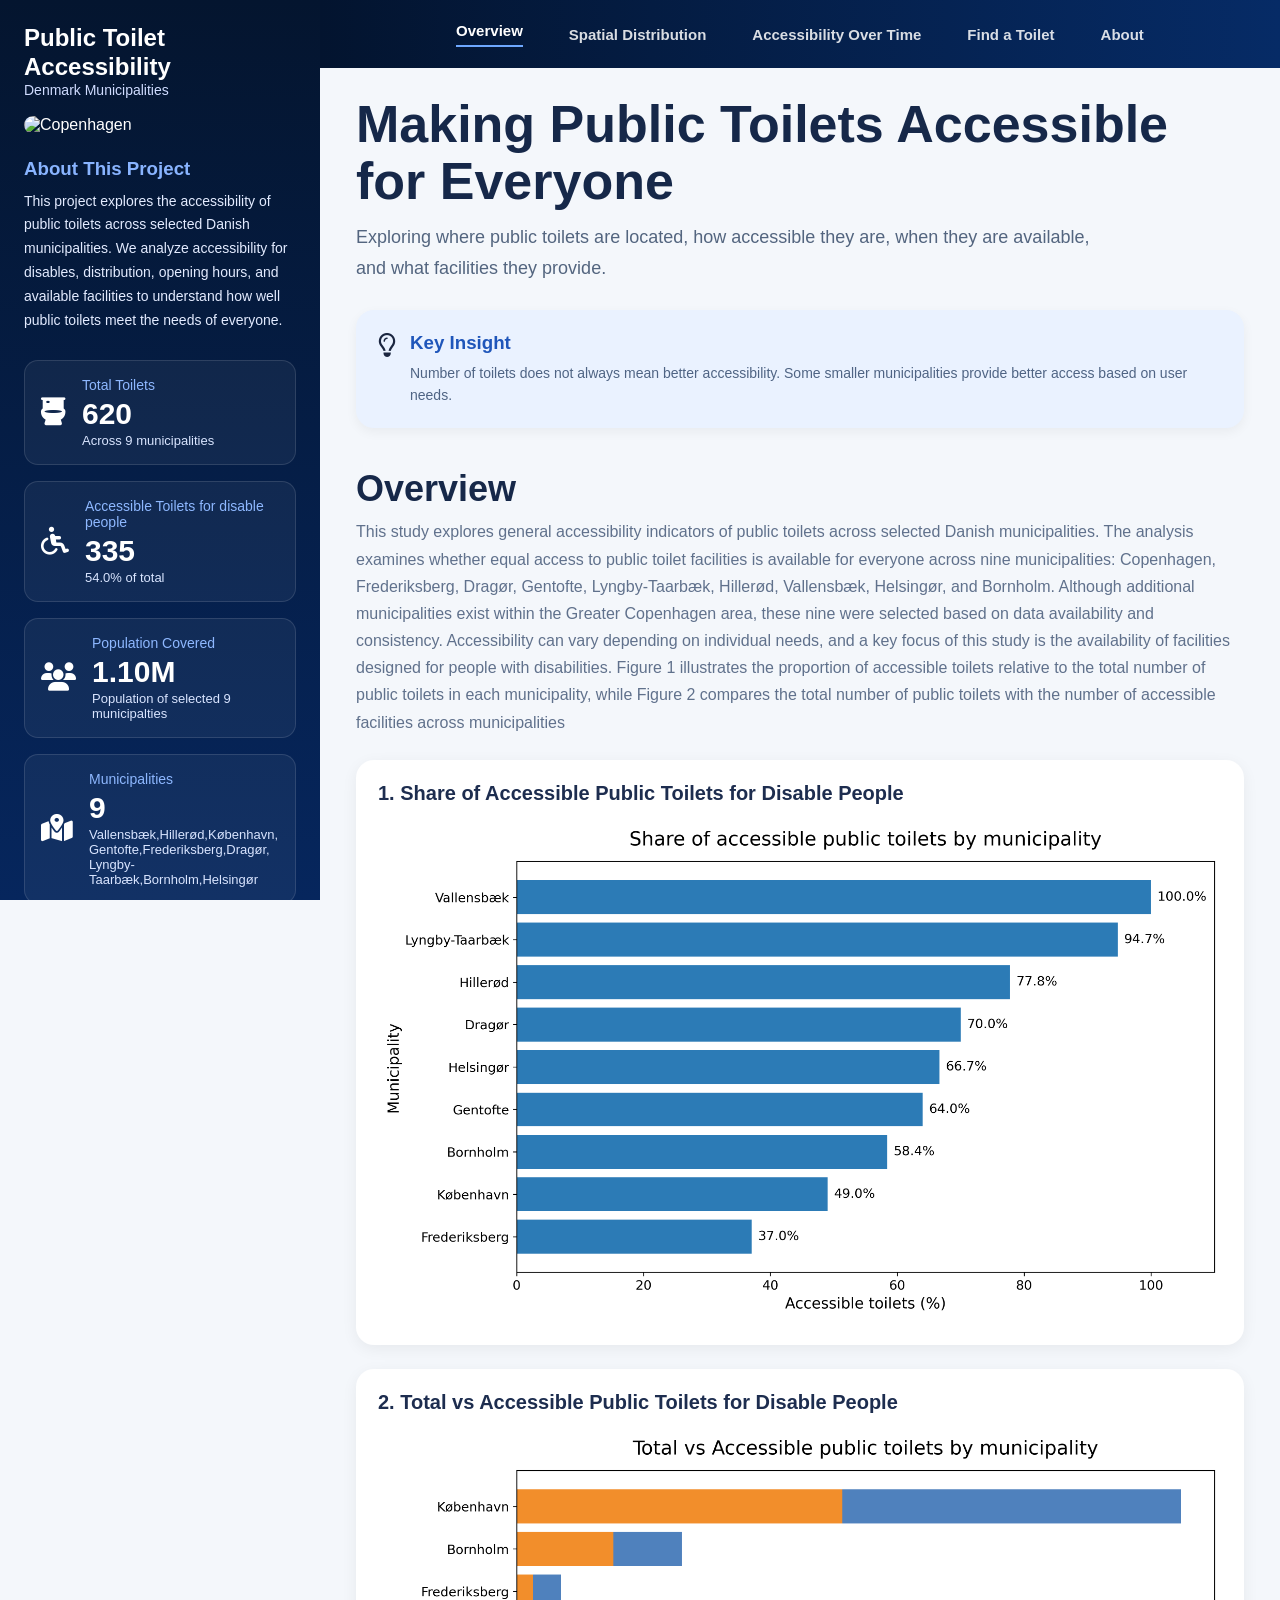
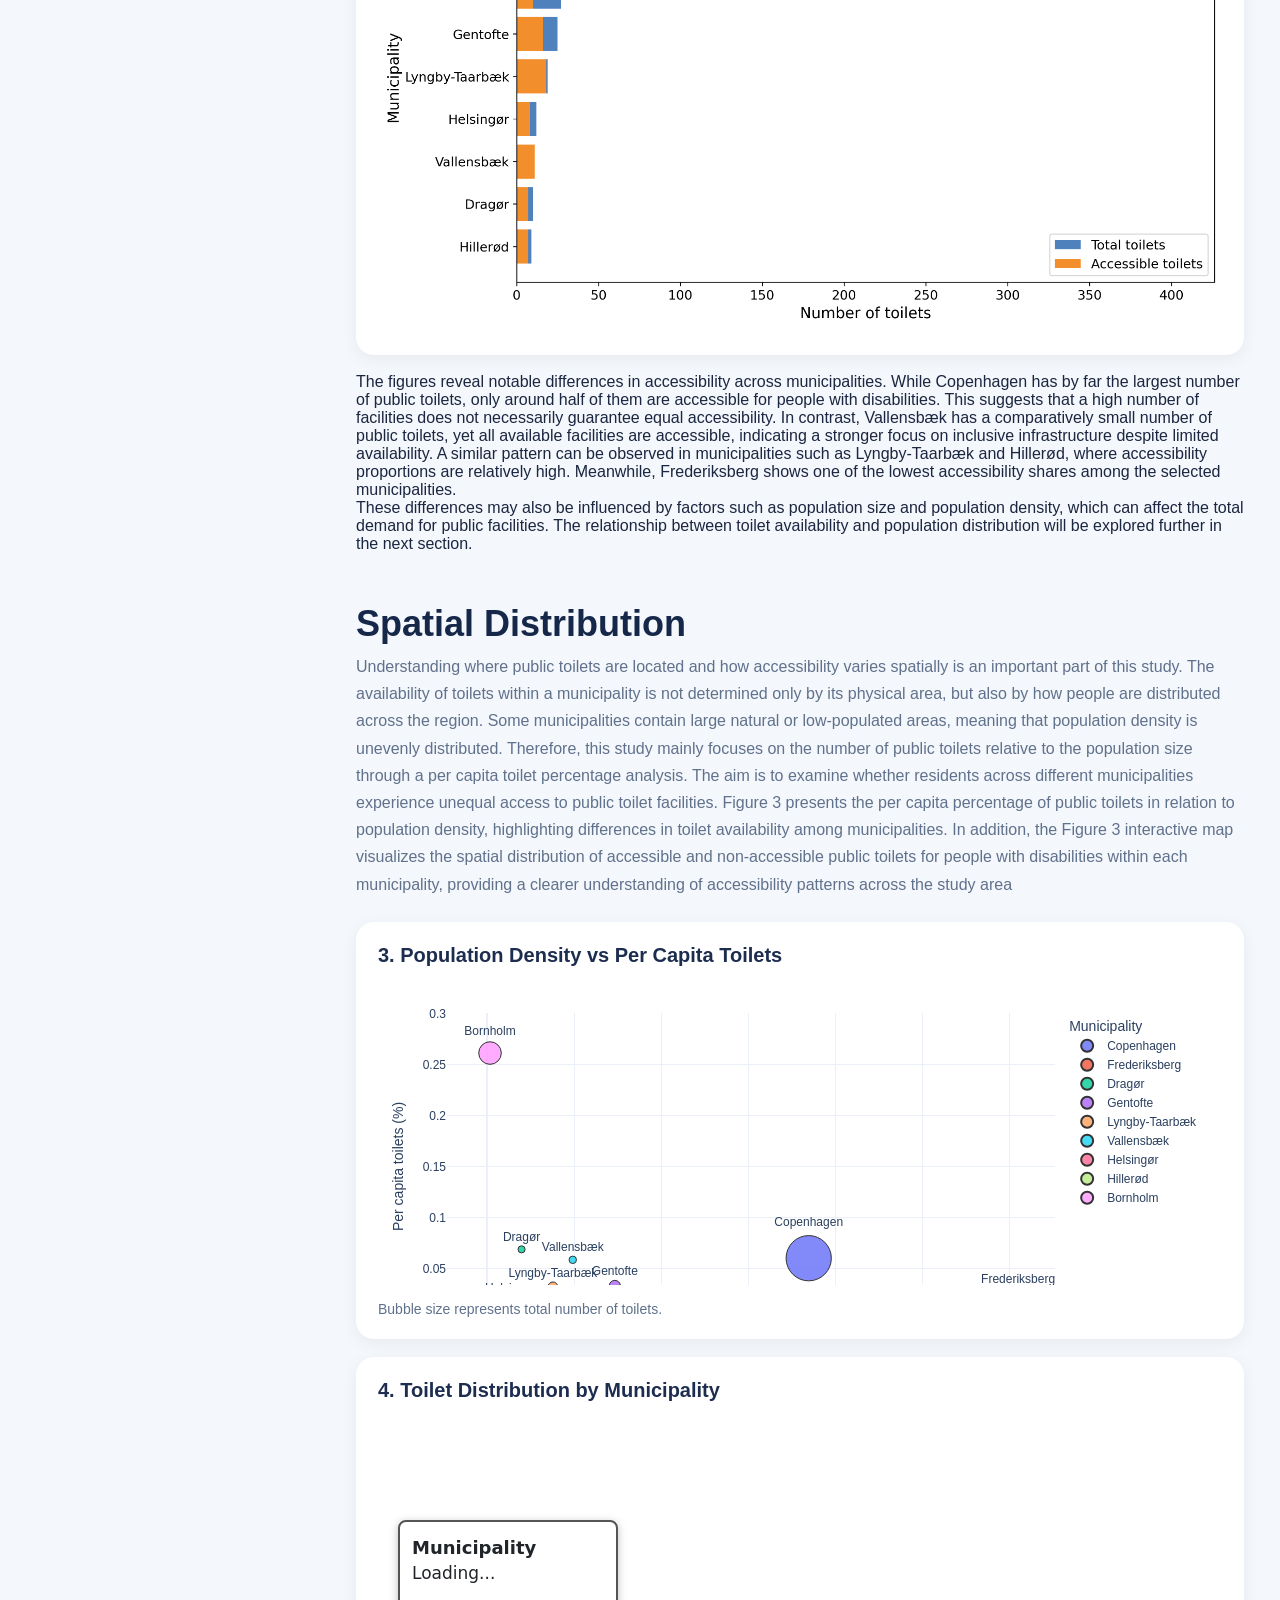
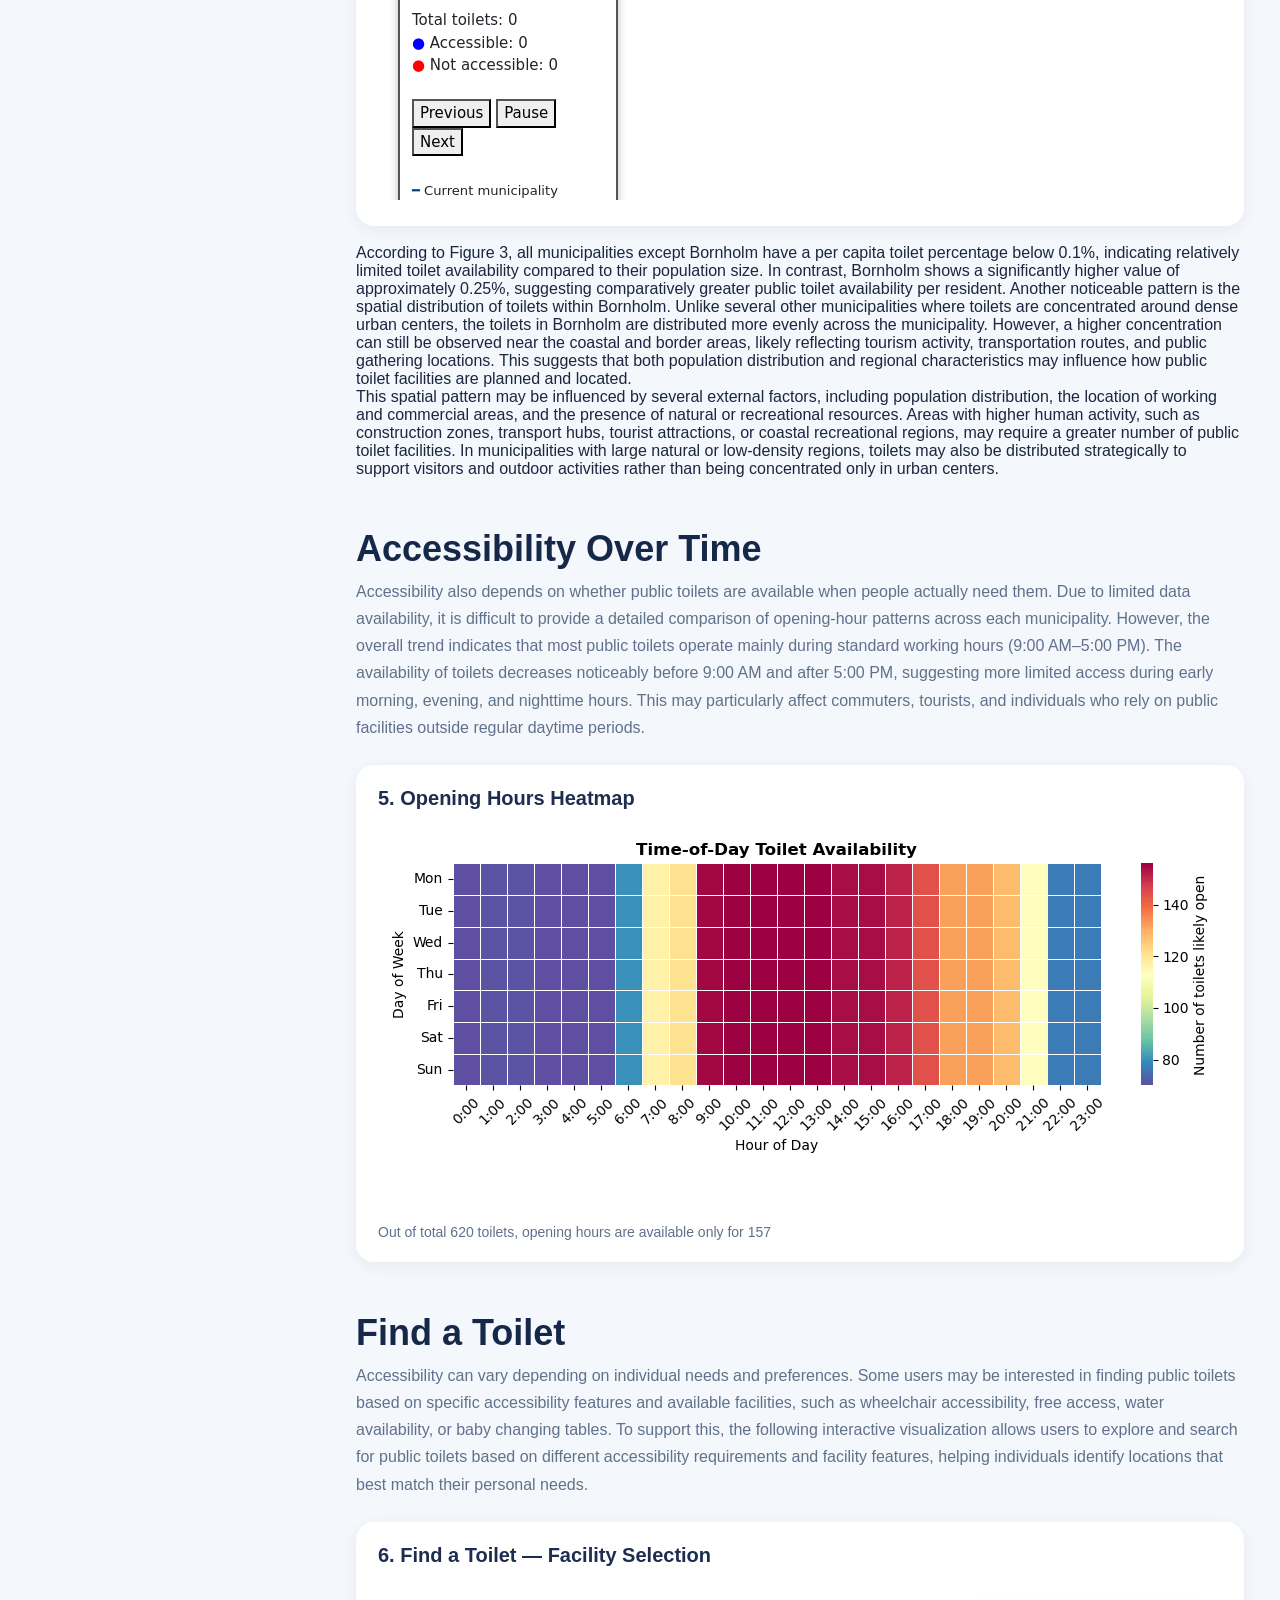
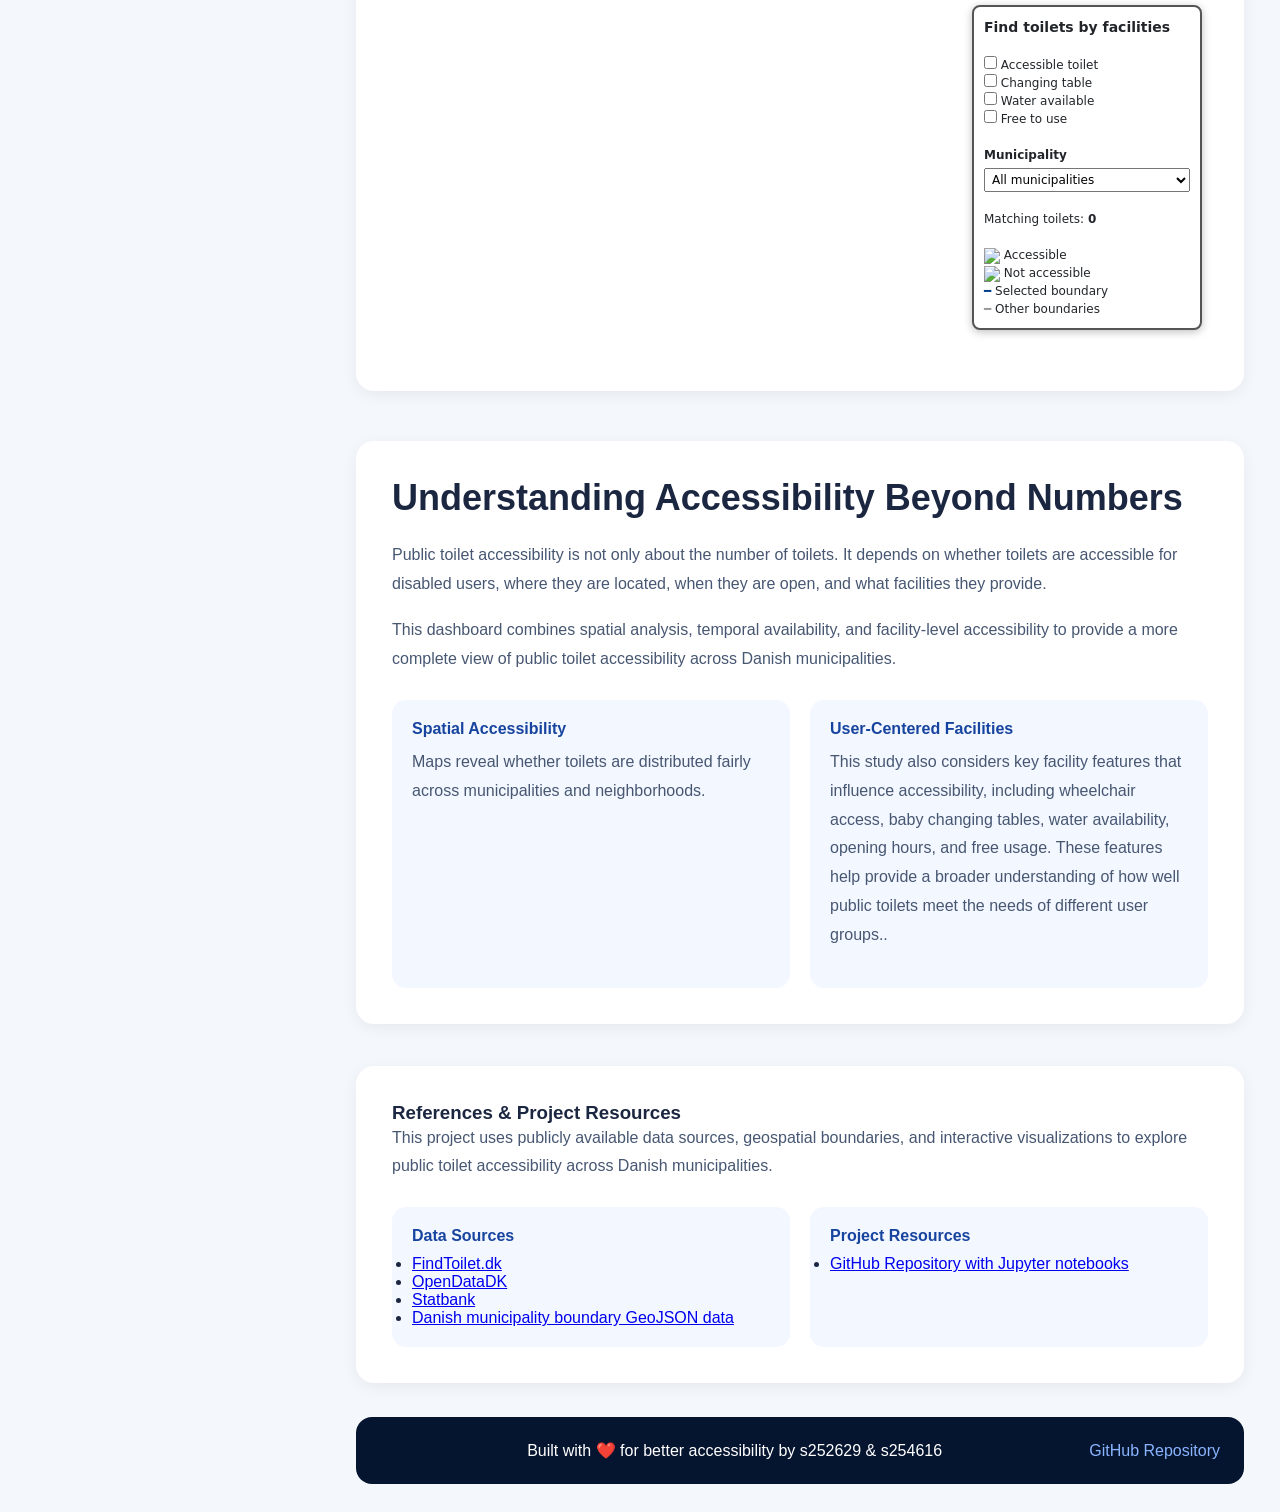
==== commit e57dbf54: "Fix typo: 'diables' to 'disabled' in project description Corrected a typo in the project description" ====
--- a/index.html
+++ b/index.html
@@ -31,7 +31,6 @@
 
     <div class="brand">
 
-      
 
       <div>
 
@@ -58,7 +57,7 @@
 
       <p>
         This project explores the accessibility of public toilets across selected
-        Danish municipalities. We analyze accessibility for diables, distribution,
+        Danish municipalities. We analyze accessibility for disables, distribution,
         opening hours, and available facilities to understand how well
         public toilets meet the needs of everyone.
       </p>
